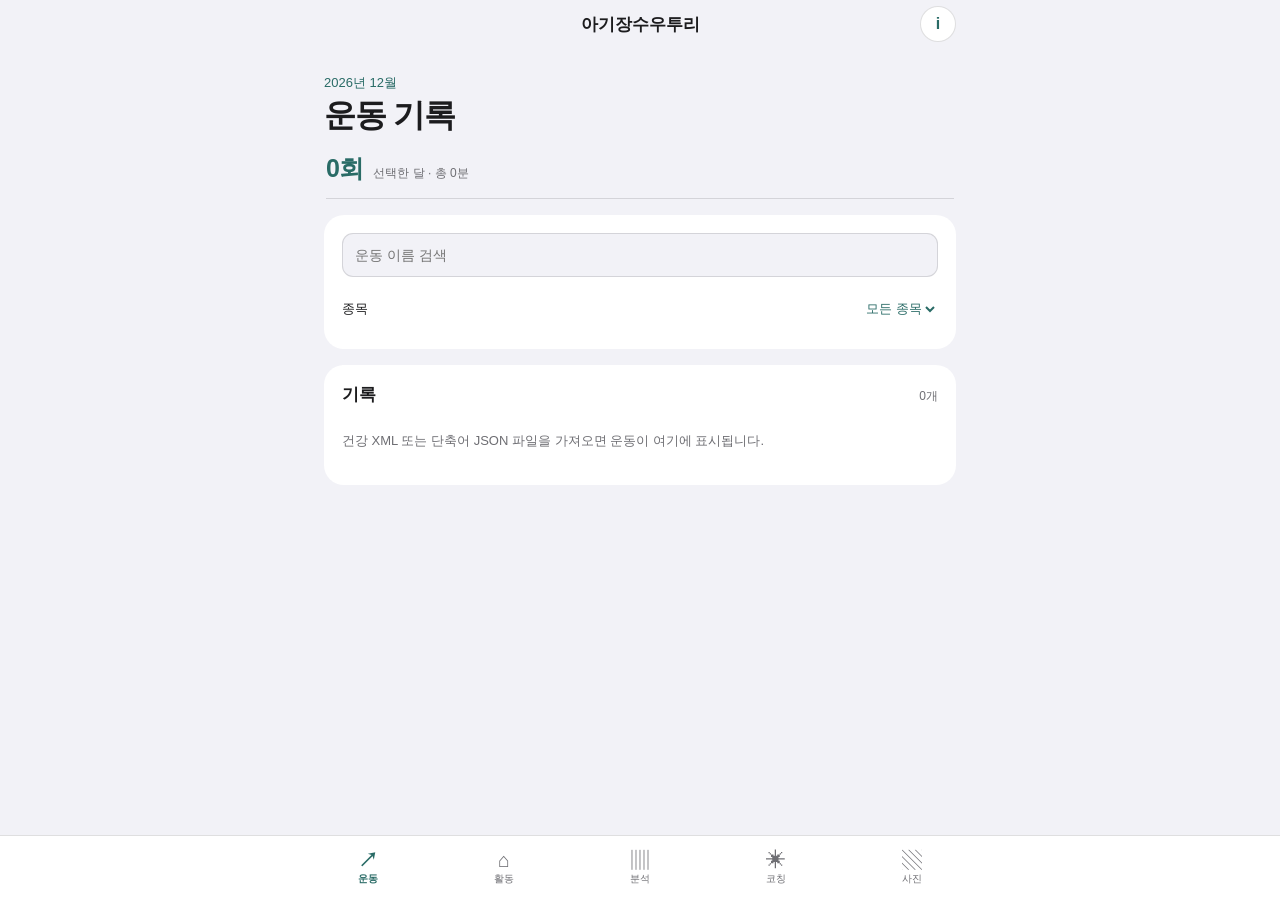
==== index.html @ b505365d "Add local health web app with route maps, charts, stamps and replay" ====
<!doctype html>
<html lang="ko">
<head>
  <meta charset="utf-8">
  <meta name="viewport" content="width=device-width,initial-scale=1,viewport-fit=cover">
  <meta name="theme-color" content="#f2f2f7">
  <meta name="description" content="건강 기록과 운동 경로를 기기 안에서 살펴보는 개인 활동 기록장">
  <meta http-equiv="Content-Security-Policy" content="default-src 'self' data: blob:; img-src 'self' data: blob: https://*.pstatic.net https://*.naver.com https://tile.openstreetmap.org; style-src 'self' 'unsafe-inline'; script-src 'self' https://oapi.map.naver.com https://*.pstatic.net; connect-src 'self' https://*.naver.com https://*.pstatic.net; object-src 'none'; base-uri 'none'; form-action 'none'">
  <link rel="icon" href="./icon.svg" type="image/svg+xml">
  <link rel="manifest" href="./manifest.webmanifest">
  <link rel="stylesheet" href="./vendor/leaflet/leaflet.css">
  <link rel="stylesheet" href="./styles.css?v=13">
  <title>아기장수우투리</title>
</head>
<body>
  <main class="app-shell">
    <header class="topbar">
      <span class="nav-spacer" aria-hidden="true"></span>
      <strong class="nav-title">아기장수우투리</strong>
      <button class="icon-button" id="privacy-button" type="button" aria-label="개인정보 저장 안내">i</button>
    </header>

    <section id="activity-view" class="view" aria-labelledby="activity-title" hidden>
      <div class="page-heading">
        <p class="eyebrow" id="today-label">오늘</p>
        <h1 id="activity-title">오늘의 움직임</h1>
      </div>
      <section class="native-card" aria-labelledby="daily-heading">
        <div class="section-heading"><h2 id="daily-heading">일상 활동</h2><span class="section-aside">오늘</span></div>
        <div class="daily-metrics" id="daily-metrics"></div>
      </section>
      <section class="native-card week-summary" aria-label="이번 주 운동 요약">
        <span class="week-symbol" aria-hidden="true">↗</span>
        <strong>이번 주 운동</strong>
        <span class="week-total" id="week-summary">기록 0회 · 0분</span>
      </section>
      <section class="native-card" aria-labelledby="steps-heading">
        <div class="section-heading"><h2 id="steps-heading">걸음 수 추이</h2><span class="section-aside">최근 7일</span></div>
        <div class="steps-chart" id="steps-chart" aria-label="최근 7일 걸음 수"></div>
        <div class="chart-legend" id="step-average">기록 대기 중</div>
      </section>
      <section class="native-card workouts-section" aria-labelledby="workouts-heading">
        <div class="section-heading"><h2 id="workouts-heading">최근 운동</h2><span class="section-aside" id="workout-count">0개</span></div>
        <div class="workout-list" id="workout-list"></div>
      </section>
      <section class="native-card import-section" aria-labelledby="import-heading">
        <div class="section-heading"><h2 id="import-heading">건강 데이터 가져오기</h2></div>
        <p class="import-description">Apple 건강 ZIP · XML · 단축어 JSON · GPX</p>
        <button class="button button-primary" id="import-button" type="button">건강 XML·ZIP 자동 반영</button>
        <input id="health-files" type="file" accept=".zip,.json,.xml,.gpx,application/zip,application/json,application/xml,text/xml" multiple hidden>
        <p class="file-note" id="import-status" role="status">파일은 브라우저 안에서만 읽고 저장합니다.</p>
        <p class="import-help">건강 앱에서 받은 XML 또는 내보내기 ZIP을 한 번 선택하면 운동·활동 값을 읽어 이 기기에 저장합니다. ZIP 안의 GPX 경로도 찾아 해당 운동에 연결합니다. 파일 내용은 서버로 보내지 않습니다.</p>
      </section>
      <footer class="local-tools">
        <button class="text-button" id="export-button" type="button">내 데이터 JSON으로 내보내기</button>
        <button class="text-button text-danger" id="clear-button" type="button">이 기기의 기록 지우기</button>
      </footer>
    </section>

    <section id="workouts-view" class="view" aria-labelledby="workouts-page-title">
      <div class="page-heading"><p class="eyebrow" id="workout-month-label">운동 일지</p><h1 id="workouts-page-title">운동 기록</h1></div>
      <section class="workout-month-summary" aria-label="이번 달 운동 요약"><strong id="workout-month-count">0회</strong><span id="workout-month-duration">이번 달 운동 기록</span></section>
      <section class="native-card workout-filters">
        <label class="search-control"><span class="visually-hidden">운동 이름 검색</span><input id="workout-search" type="search" placeholder="운동 이름 검색"></label>
        <label class="filter-control"><span>종목</span><select id="workout-type-filter"><option value="">모든 종목</option></select></label>
      </section>
      <section class="native-card"><div class="section-heading"><h2>기록</h2><span class="section-aside" id="workout-total-count">0개</span></div><div class="workout-list" id="workout-full-list"></div></section>
    </section>

    <section id="analysis-view" class="view" aria-labelledby="analysis-title" hidden>
      <div class="page-heading"><p class="eyebrow">활동과 훈련</p><h1 id="analysis-title">활동 분석</h1></div>
      <section class="native-card">
        <div class="segmented" id="analysis-period" role="group" aria-label="분석 기간">
          <button type="button" data-days="7" class="selected">7일</button><button type="button" data-days="30">30일</button><button type="button" data-days="90">90일</button>
        </div>
        <div class="analysis-metrics" id="analysis-metrics"></div>
      </section>
      <section class="native-card activity-calendar" aria-labelledby="activity-calendar-title">
        <div class="section-heading"><h2 id="activity-calendar-title">월간 운동</h2></div>
        <div class="calendar-month-control"><button class="icon-button" id="calendar-previous" type="button" aria-label="이전 달">‹</button><strong id="calendar-month-title"></strong><button class="icon-button" id="calendar-next" type="button" aria-label="다음 달">›</button></div>
        <div class="calendar-month-summary"><strong id="calendar-month-count">0회</strong><span id="calendar-month-duration">운동 기록 없음</span></div>
        <div class="segmented calendar-mode" id="calendar-mode" role="group" aria-label="운동 달력 보기"><button type="button" data-calendar-mode="month" class="selected" aria-pressed="true">월간</button><button type="button" data-calendar-mode="heatmap" aria-pressed="false">최근 16주</button></div>
        <div id="month-calendar-panel">
          <div class="month-weekdays" aria-hidden="true"><span>월</span><span>화</span><span>수</span><span>목</span><span>금</span><span>토</span><span>일</span></div>
          <div id="month-calendar" class="month-calendar" role="grid" aria-label="월간 운동 기록"></div>
        </div>
        <div id="heatmap-panel" hidden>
          <div id="heatmap-months" class="heatmap-months" aria-hidden="true"></div>
          <div class="heatmap-layout"><div class="heatmap-weekdays" aria-hidden="true"><span>월</span><span>화</span><span>수</span><span>목</span><span>금</span><span>토</span><span>일</span></div><div id="activity-heatmap" class="activity-heatmap" role="grid" aria-label="최근 16주 운동 기록 달력"></div></div>
          <div class="heatmap-legend"><span>적음</span><i data-level="0"></i><i data-level="1"></i><i data-level="2"></i><i data-level="3"></i><i data-level="4"></i><span>많음</span></div>
        </div>
        <div id="calendar-day-records" class="calendar-day-records" aria-live="polite"></div>
      </section>
      <section class="native-card"><div class="section-heading"><h2>운동 종류</h2></div><div id="activity-types" class="analysis-list"></div></section>
      <section class="native-card"><div class="section-heading"><h2>종목별 개인 기록</h2></div><div id="personal-records" class="analysis-list"></div></section>
      <section class="native-card"><div class="section-heading"><h2>심박 구간과 훈련 부하</h2></div>
        <label class="filter-control"><span>개인 최대 심박수</span><span class="number-entry"><input id="max-heart-rate" type="number" min="80" max="240" placeholder="선택"> bpm</span></label>
        <div id="heart-rate-load" class="analysis-list"></div>
        <p class="subnote">심박 표본이 없는 운동은 부하 계산에서 제외합니다. 최대 심박수를 직접 입력해야 구간을 계산합니다.</p>
      </section>
    </section>

    <section id="coach-view" class="view" aria-labelledby="coach-title" hidden>
      <div class="page-heading"><p class="eyebrow">개인 활동 코칭</p><h1 id="coach-title">활동 코칭</h1></div>
      <section class="native-card">
        <div class="segmented" id="coach-period" role="group" aria-label="코칭 기간">
          <button type="button" data-period="daily" class="selected">오늘</button><button type="button" data-period="weekly">이번 주</button><button type="button" data-period="monthly">이번 달</button>
        </div>
        <label class="filter-control"><span>하루 걸음 목표 <small>(선택)</small></span><span class="number-entry"><input id="step-goal" type="number" min="1" placeholder="설정 안 함"> 보</span></label>
        <p class="subnote">이 웹앱은 Apple Intelligence 모델을 실행하지 않습니다. 기록을 서버로 보내지 않고, 기기 안의 규칙으로 비교해 코칭합니다.</p>
        <button class="button button-primary full-button" id="generate-coach" type="button">내 기록 분석하기</button>
      </section>
      <section class="native-card coach-report" id="coach-report"><div class="section-heading"><h2>기간 요약</h2><span class="section-aside">기기 내 규칙 분석</span></div><p class="coach-summary" id="coach-summary">건강 기록을 가져온 뒤 분석할 수 있습니다.</p><div id="coach-findings"></div><div class="coach-next" id="coach-next"></div><div id="coach-evidence" class="evidence-list"></div></section>
      <section class="native-card"><div class="section-heading"><h2>저장된 코칭</h2><span class="section-aside">이 기기</span></div><div id="coach-history" class="analysis-list"></div></section>
    </section>

    <section id="photo-view" class="view" aria-labelledby="photo-title" hidden>
      <div class="page-heading photo-heading">
        <p class="eyebrow">운동 기록</p>
        <h1 id="photo-title">사진 경로</h1>
        <p class="intro">사진 위에 운동 경로와 거리·페이스·시간을 표시합니다.</p>
      </div>
      <section class="native-card photo-controls">
        <label class="file-control"><span>사진 선택</span><input id="photo-file" type="file" accept="image/*"></label>
        <label class="file-control"><span>경로가 있는 운동</span><select id="route-select"><option value="">운동 기록 가져오기</option></select></label>
        <div class="editor-options" id="editor-options" hidden>
          <fieldset class="stamp-layouts"><legend>스탬프 배치</legend><div id="stamp-layout-options" class="stamp-layout-options" role="group" aria-label="스탬프 배치 선택"></div></fieldset>
          <label class="stamp-size-control">크기 <input id="stamp-size" type="range" min="50" max="180" value="100"><output id="stamp-size-value" for="stamp-size">100%</output></label>
          <label class="stamp-transparent"><input id="stamp-transparent" type="checkbox"> 배경 없이</label>
          <label>경로 색 <input id="route-color" type="color" value="#42d486" aria-label="경로 선 색상"></label>
          <button class="button button-primary" id="save-image" type="button">사진으로 저장</button>
        </div>
      </section>
      <div class="photo-stage" id="photo-stage" hidden><canvas id="photo-canvas" aria-label="경로 스탬프 미리보기"></canvas><p class="drag-hint">스탬프를 누른 채 원하는 곳으로 옮기세요</p></div>
      <div class="photo-empty" id="photo-empty"><strong>사진과 운동 경로를 선택하면<br>합성 결과를 미리 볼 수 있어요.</strong><p>원본은 그대로 두고, 저장 이미지에만 경로를 합성합니다.</p></div>
      <section class="native-card gpx-help"><strong>운동 경로가 보이지 않나요?</strong><p>Apple 건강 내보내기 ZIP을 Files 앱에서 풀고 `workout-routes` 폴더의 GPX 파일과 `export.xml`을 함께 가져오세요. XML에는 운동 기록이, GPX에는 경로 좌표가 들어 있습니다.</p></section>
    </section>

    <nav class="tabs" aria-label="주요 화면">
      <button class="tab is-active" data-view="workouts" type="button"><span aria-hidden="true">↗</span>운동</button>
      <button class="tab" data-view="activity" type="button"><span aria-hidden="true">⌂</span>활동</button>
      <button class="tab" data-view="analysis" type="button"><span aria-hidden="true">▥</span>분석</button>
      <button class="tab" data-view="coach" type="button"><span aria-hidden="true">✳</span>코칭</button>
      <button class="tab" data-view="photo" type="button"><span aria-hidden="true">▧</span>사진</button>
    </nav>
    <dialog id="workout-dialog"><div class="dialog-inner workout-detail-inner"><button class="detail-close" id="close-workout-dialog" type="button" aria-label="운동 상세 닫기">닫기</button><p class="eyebrow" id="detail-date"></p><h2 id="detail-title">운동 상세</h2><div id="detail-highlights" class="detail-highlights"></div><section id="detail-route-section" class="detail-route-section" hidden aria-labelledby="detail-route-title"><div class="detail-route-heading"><strong id="detail-route-title">경로</strong><span>지도와 거리 그래프 연결</span></div><div id="detail-route-map" class="detail-route-map"></div><div id="detail-combined-chart" class="detail-combined-chart"></div><p class="detail-route-note" id="detail-route-note"></p></section><p id="detail-metric-note" class="detail-route-note" hidden></p><section class="detail-data-section"><h3>심박</h3><div id="detail-heart-rate" class="analysis-list"></div></section><section class="detail-data-section" id="detail-route-analysis" hidden><h3>GPS 구간 분석</h3><div id="detail-route-analysis-metrics" class="analysis-list"></div><div id="detail-route-quality" class="subnote"></div><div id="detail-splits" class="split-table" role="table" aria-label="1km 운동 구간"></div></section><div id="detail-metrics" class="detail-metrics"></div><button class="button button-primary" id="close-workout-dialog-bottom" type="button">닫기</button></div></dialog>
    <div class="toast" id="toast" role="status" aria-live="polite"></div>
  </main>
  <dialog id="privacy-dialog"><div class="dialog-inner"><p class="eyebrow">기기 내 저장</p><h2>내 기록은 이 브라우저 안에</h2><p>건강 XML, GPX, 단축어 JSON과 사진은 브라우저 안에서 읽고 저장합니다. 기본 OpenStreetMap 지도는 표시 지역과 IP를 지도 서버에 전달합니다. 건강 데이터와 GPX 원본은 업로드하지 않습니다.</p><label class="map-key-label" for="naver-map-key">네이버 지도 클라이언트 ID</label><input id="naver-map-key" class="map-key-input" type="text" autocomplete="off" placeholder="ncpKeyId"><p class="map-key-help">키는 이 기기의 브라우저에만 저장합니다. <a href="https://navermaps.github.io/maps.js.ncp/docs/tutorial-2-Getting-Started.html" target="_blank" rel="noreferrer">클라이언트 ID 발급 안내</a>에서 웹 서비스 URL을 등록해야 합니다.</p><button class="button button-primary" id="save-map-key" type="button">지도 설정 저장</button><button class="button" id="close-dialog" type="button">닫기</button></div></dialog>
  <script type="module" src="./app.mjs?v=20"></script>
</body>
</html>
---- vendor/leaflet/leaflet.css ----
/* required styles */

.leaflet-pane,
.leaflet-tile,
.leaflet-marker-icon,
.leaflet-marker-shadow,
.leaflet-tile-container,
.leaflet-pane > svg,
.leaflet-pane > canvas,
.leaflet-zoom-box,
.leaflet-image-layer,
.leaflet-layer {
	position: absolute;
	left: 0;
	top: 0;
	}
.leaflet-container {
	overflow: hidden;
	}
.leaflet-tile,
.leaflet-marker-icon,
.leaflet-marker-shadow {
	-webkit-user-select: none;
	   -moz-user-select: none;
	        user-select: none;
	  -webkit-user-drag: none;
	}
/* Prevents IE11 from highlighting tiles in blue */
.leaflet-tile::selection {
	background: transparent;
}
/* Safari renders non-retina tile on retina better with this, but Chrome is worse */
.leaflet-safari .leaflet-tile {
	image-rendering: -webkit-optimize-contrast;
	}
/* hack that prevents hw layers "stretching" when loading new tiles */
.leaflet-safari .leaflet-tile-container {
	width: 1600px;
	height: 1600px;
	-webkit-transform-origin: 0 0;
	}
.leaflet-marker-icon,
.leaflet-marker-shadow {
	display: block;
	}
/* .leaflet-container svg: reset svg max-width decleration shipped in Joomla! (joomla.org) 3.x */
/* .leaflet-container img: map is broken in FF if you have max-width: 100% on tiles */
.leaflet-container .leaflet-overlay-pane svg {
	max-width: none !important;
	max-height: none !important;
	}
.leaflet-container .leaflet-marker-pane img,
.leaflet-container .leaflet-shadow-pane img,
.leaflet-container .leaflet-tile-pane img,
.leaflet-container img.leaflet-image-layer,
.leaflet-container .leaflet-tile {
	max-width: none !important;
	max-height: none !important;
	width: auto;
	padding: 0;
	}

.leaflet-container img.leaflet-tile {
	/* See: https://bugs.chromium.org/p/chromium/issues/detail?id=600120 */
	mix-blend-mode: plus-lighter;
}

.leaflet-container.leaflet-touch-zoom {
	-ms-touch-action: pan-x pan-y;
	touch-action: pan-x pan-y;
	}
.leaflet-container.leaflet-touch-drag {
	-ms-touch-action: pinch-zoom;
	/* Fallback for FF which doesn't support pinch-zoom */
	touch-action: none;
	touch-action: pinch-zoom;
}
.leaflet-container.leaflet-touch-drag.leaflet-touch-zoom {
	-ms-touch-action: none;
	touch-action: none;
}
.leaflet-container {
	-webkit-tap-highlight-color: transparent;
}
.leaflet-container a {
	-webkit-tap-highlight-color: rgba(51, 181, 229, 0.4);
}
.leaflet-tile {
	filter: inherit;
	visibility: hidden;
	}
.leaflet-tile-loaded {
	visibility: inherit;
	}
.leaflet-zoom-box {
	width: 0;
	height: 0;
	-moz-box-sizing: border-box;
	     box-sizing: border-box;
	z-index: 800;
	}
/* workaround for https://bugzilla.mozilla.org/show_bug.cgi?id=888319 */
.leaflet-overlay-pane svg {
	-moz-user-select: none;
	}

.leaflet-pane         { z-index: 400; }

.leaflet-tile-pane    { z-index: 200; }
.leaflet-overlay-pane { z-index: 400; }
.leaflet-shadow-pane  { z-index: 500; }
.leaflet-marker-pane  { z-index: 600; }
.leaflet-tooltip-pane   { z-index: 650; }
.leaflet-popup-pane   { z-index: 700; }

.leaflet-map-pane canvas { z-index: 100; }
.leaflet-map-pane svg    { z-index: 200; }

.leaflet-vml-shape {
	width: 1px;
	height: 1px;
	}
.lvml {
	behavior: url(#default#VML);
	display: inline-block;
	position: absolute;
	}


/* control positioning */

.leaflet-control {
	position: relative;
	z-index: 800;
	pointer-events: visiblePainted; /* IE 9-10 doesn't have auto */
	pointer-events: auto;
	}
.leaflet-top,
.leaflet-bottom {
	position: absolute;
	z-index: 1000;
	pointer-events: none;
	}
.leaflet-top {
	top: 0;
	}
.leaflet-right {
	right: 0;
	}
.leaflet-bottom {
	bottom: 0;
	}
.leaflet-left {
	left: 0;
	}
.leaflet-control {
	float: left;
	clear: both;
	}
.leaflet-right .leaflet-control {
	float: right;
	}
.leaflet-top .leaflet-control {
	margin-top: 10px;
	}
.leaflet-bottom .leaflet-control {
	margin-bottom: 10px;
	}
.leaflet-left .leaflet-control {
	margin-left: 10px;
	}
.leaflet-right .leaflet-control {
	margin-right: 10px;
	}


/* zoom and fade animations */

.leaflet-fade-anim .leaflet-popup {
	opacity: 0;
	-webkit-transition: opacity 0.2s linear;
	   -moz-transition: opacity 0.2s linear;
	        transition: opacity 0.2s linear;
	}
.leaflet-fade-anim .leaflet-map-pane .leaflet-popup {
	opacity: 1;
	}
.leaflet-zoom-animated {
	-webkit-transform-origin: 0 0;
	    -ms-transform-origin: 0 0;
	        transform-origin: 0 0;
	}
svg.leaflet-zoom-animated {
	will-change: transform;
}

.leaflet-zoom-anim .leaflet-zoom-animated {
	-webkit-transition: -webkit-transform 0.25s cubic-bezier(0,0,0.25,1);
	   -moz-transition:    -moz-transform 0.25s cubic-bezier(0,0,0.25,1);
	        transition:         transform 0.25s cubic-bezier(0,0,0.25,1);
	}
.leaflet-zoom-anim .leaflet-tile,
.leaflet-pan-anim .leaflet-tile {
	-webkit-transition: none;
	   -moz-transition: none;
	        transition: none;
	}

.leaflet-zoom-anim .leaflet-zoom-hide {
	visibility: hidden;
	}


/* cursors */

.leaflet-interactive {
	cursor: pointer;
	}
.leaflet-grab {
	cursor: -webkit-grab;
	cursor:    -moz-grab;
	cursor:         grab;
	}
.leaflet-crosshair,
.leaflet-crosshair .leaflet-interactive {
	cursor: crosshair;
	}
.leaflet-popup-pane,
.leaflet-control {
	cursor: auto;
	}
.leaflet-dragging .leaflet-grab,
.leaflet-dragging .leaflet-grab .leaflet-interactive,
.leaflet-dragging .leaflet-marker-draggable {
	cursor: move;
	cursor: -webkit-grabbing;
	cursor:    -moz-grabbing;
	cursor:         grabbing;
	}

/* marker & overlays interactivity */
.leaflet-marker-icon,
.leaflet-marker-shadow,
.leaflet-image-layer,
.leaflet-pane > svg path,
.leaflet-tile-container {
	pointer-events: none;
	}

.leaflet-marker-icon.leaflet-interactive,
.leaflet-image-layer.leaflet-interactive,
.leaflet-pane > svg path.leaflet-interactive,
svg.leaflet-image-layer.leaflet-interactive path {
	pointer-events: visiblePainted; /* IE 9-10 doesn't have auto */
	pointer-events: auto;
	}

/* visual tweaks */

.leaflet-container {
	background: #ddd;
	outline-offset: 1px;
	}
.leaflet-container a {
	color: #0078A8;
	}
.leaflet-zoom-box {
	border: 2px dotted #38f;
	background: rgba(255,255,255,0.5);
	}


/* general typography */
.leaflet-container {
	font-family: "Helvetica Neue", Arial, Helvetica, sans-serif;
	font-size: 12px;
	font-size: 0.75rem;
	line-height: 1.5;
	}


/* general toolbar styles */

.leaflet-bar {
	box-shadow: 0 1px 5px rgba(0,0,0,0.65);
	border-radius: 4px;
	}
.leaflet-bar a {
	background-color: #fff;
	border-bottom: 1px solid #ccc;
	width: 26px;
	height: 26px;
	line-height: 26px;
	display: block;
	text-align: center;
	text-decoration: none;
	color: black;
	}
.leaflet-bar a,
.leaflet-control-layers-toggle {
	background-position: 50% 50%;
	background-repeat: no-repeat;
	display: block;
	}
.leaflet-bar a:hover,
.leaflet-bar a:focus {
	background-color: #f4f4f4;
	}
.leaflet-bar a:first-child {
	border-top-left-radius: 4px;
	border-top-right-radius: 4px;
	}
.leaflet-bar a:last-child {
	border-bottom-left-radius: 4px;
	border-bottom-right-radius: 4px;
	border-bottom: none;
	}
.leaflet-bar a.leaflet-disabled {
	cursor: default;
	background-color: #f4f4f4;
	color: #bbb;
	}

.leaflet-touch .leaflet-bar a {
	width: 30px;
	height: 30px;
	line-height: 30px;
	}
.leaflet-touch .leaflet-bar a:first-child {
	border-top-left-radius: 2px;
	border-top-right-radius: 2px;
	}
.leaflet-touch .leaflet-bar a:last-child {
	border-bottom-left-radius: 2px;
	border-bottom-right-radius: 2px;
	}

/* zoom control */

.leaflet-control-zoom-in,
.leaflet-control-zoom-out {
	font: bold 18px 'Lucida Console', Monaco, monospace;
	text-indent: 1px;
	}

.leaflet-touch .leaflet-control-zoom-in, .leaflet-touch .leaflet-control-zoom-out  {
	font-size: 22px;
	}


/* layers control */

.leaflet-control-layers {
	box-shadow: 0 1px 5px rgba(0,0,0,0.4);
	background: #fff;
	border-radius: 5px;
	}
.leaflet-control-layers-toggle {
	background-image: url(images/layers.png);
	width: 36px;
	height: 36px;
	}
.leaflet-retina .leaflet-control-layers-toggle {
	background-image: url(images/layers-2x.png);
	background-size: 26px 26px;
	}
.leaflet-touch .leaflet-control-layers-toggle {
	width: 44px;
	height: 44px;
	}
.leaflet-control-layers .leaflet-control-layers-list,
.leaflet-control-layers-expanded .leaflet-control-layers-toggle {
	display: none;
	}
.leaflet-control-layers-expanded .leaflet-control-layers-list {
	display: block;
	position: relative;
	}
.leaflet-control-layers-expanded {
	padding: 6px 10px 6px 6px;
	color: #333;
	background: #fff;
	}
.leaflet-control-layers-scrollbar {
	overflow-y: scroll;
	overflow-x: hidden;
	padding-right: 5px;
	}
.leaflet-control-layers-selector {
	margin-top: 2px;
	position: relative;
	top: 1px;
	}
.leaflet-control-layers label {
	display: block;
	font-size: 13px;
	font-size: 1.08333em;
	}
.leaflet-control-layers-separator {
	height: 0;
	border-top: 1px solid #ddd;
	margin: 5px -10px 5px -6px;
	}

/* Default icon URLs */
.leaflet-default-icon-path { /* used only in path-guessing heuristic, see L.Icon.Default */
	background-image: url(images/marker-icon.png);
	}


/* attribution and scale controls */

.leaflet-container .leaflet-control-attribution {
	background: #fff;
	background: rgba(255, 255, 255, 0.8);
	margin: 0;
	}
.leaflet-control-attribution,
.leaflet-control-scale-line {
	padding: 0 5px;
	color: #333;
	line-height: 1.4;
	}
.leaflet-control-attribution a {
	text-decoration: none;
	}
.leaflet-control-attribution a:hover,
.leaflet-control-attribution a:focus {
	text-decoration: underline;
	}
.leaflet-attribution-flag {
	display: inline !important;
	vertical-align: baseline !important;
	width: 1em;
	height: 0.6669em;
	}
.leaflet-left .leaflet-control-scale {
	margin-left: 5px;
	}
.leaflet-bottom .leaflet-control-scale {
	margin-bottom: 5px;
	}
.leaflet-control-scale-line {
	border: 2px solid #777;
	border-top: none;
	line-height: 1.1;
	padding: 2px 5px 1px;
	white-space: nowrap;
	-moz-box-sizing: border-box;
	     box-sizing: border-box;
	background: rgba(255, 255, 255, 0.8);
	text-shadow: 1px 1px #fff;
	}
.leaflet-control-scale-line:not(:first-child) {
	border-top: 2px solid #777;
	border-bottom: none;
	margin-top: -2px;
	}
.leaflet-control-scale-line:not(:first-child):not(:last-child) {
	border-bottom: 2px solid #777;
	}

.leaflet-touch .leaflet-control-attribution,
.leaflet-touch .leaflet-control-layers,
.leaflet-touch .leaflet-bar {
	box-shadow: none;
	}
.leaflet-touch .leaflet-control-layers,
.leaflet-touch .leaflet-bar {
	border: 2px solid rgba(0,0,0,0.2);
	background-clip: padding-box;
	}


/* popup */

.leaflet-popup {
	position: absolute;
	text-align: center;
	margin-bottom: 20px;
	}
.leaflet-popup-content-wrapper {
	padding: 1px;
	text-align: left;
	border-radius: 12px;
	}
.leaflet-popup-content {
	margin: 13px 24px 13px 20px;
	line-height: 1.3;
	font-size: 13px;
	font-size: 1.08333em;
	min-height: 1px;
	}
.leaflet-popup-content p {
	margin: 17px 0;
	margin: 1.3em 0;
	}
.leaflet-popup-tip-container {
	width: 40px;
	height: 20px;
	position: absolute;
	left: 50%;
	margin-top: -1px;
	margin-left: -20px;
	overflow: hidden;
	pointer-events: none;
	}
.leaflet-popup-tip {
	width: 17px;
	height: 17px;
	padding: 1px;

	margin: -10px auto 0;
	pointer-events: auto;

	-webkit-transform: rotate(45deg);
	   -moz-transform: rotate(45deg);
	    -ms-transform: rotate(45deg);
	        transform: rotate(45deg);
	}
.leaflet-popup-content-wrapper,
.leaflet-popup-tip {
	background: white;
	color: #333;
	box-shadow: 0 3px 14px rgba(0,0,0,0.4);
	}
.leaflet-container a.leaflet-popup-close-button {
	position: absolute;
	top: 0;
	right: 0;
	border: none;
	text-align: center;
	width: 24px;
	height: 24px;
	font: 16px/24px Tahoma, Verdana, sans-serif;
	color: #757575;
	text-decoration: none;
	background: transparent;
	}
.leaflet-container a.leaflet-popup-close-button:hover,
.leaflet-container a.leaflet-popup-close-button:focus {
	color: #585858;
	}
.leaflet-popup-scrolled {
	overflow: auto;
	}

.leaflet-oldie .leaflet-popup-content-wrapper {
	-ms-zoom: 1;
	}
.leaflet-oldie .leaflet-popup-tip {
	width: 24px;
	margin: 0 auto;

	-ms-filter: "progid:DXImageTransform.Microsoft.Matrix(M11=0.70710678, M12=0.70710678, M21=-0.70710678, M22=0.70710678)";
	filter: progid:DXImageTransform.Microsoft.Matrix(M11=0.70710678, M12=0.70710678, M21=-0.70710678, M22=0.70710678);
	}

.leaflet-oldie .leaflet-control-zoom,
.leaflet-oldie .leaflet-control-layers,
.leaflet-oldie .leaflet-popup-content-wrapper,
.leaflet-oldie .leaflet-popup-tip {
	border: 1px solid #999;
	}


/* div icon */

.leaflet-div-icon {
	background: #fff;
	border: 1px solid #666;
	}


/* Tooltip */
/* Base styles for the element that has a tooltip */
.leaflet-tooltip {
	position: absolute;
	padding: 6px;
	background-color: #fff;
	border: 1px solid #fff;
	border-radius: 3px;
	color: #222;
	white-space: nowrap;
	-webkit-user-select: none;
	-moz-user-select: none;
	-ms-user-select: none;
	user-select: none;
	pointer-events: none;
	box-shadow: 0 1px 3px rgba(0,0,0,0.4);
	}
.leaflet-tooltip.leaflet-interactive {
	cursor: pointer;
	pointer-events: auto;
	}
.leaflet-tooltip-top:before,
.leaflet-tooltip-bottom:before,
.leaflet-tooltip-left:before,
.leaflet-tooltip-right:before {
	position: absolute;
	pointer-events: none;
	border: 6px solid transparent;
	background: transparent;
	content: "";
	}

/* Directions */

.leaflet-tooltip-bottom {
	margin-top: 6px;
}
.leaflet-tooltip-top {
	margin-top: -6px;
}
.leaflet-tooltip-bottom:before,
.leaflet-tooltip-top:before {
	left: 50%;
	margin-left: -6px;
	}
.leaflet-tooltip-top:before {
	bottom: 0;
	margin-bottom: -12px;
	border-top-color: #fff;
	}
.leaflet-tooltip-bottom:before {
	top: 0;
	margin-top: -12px;
	margin-left: -6px;
	border-bottom-color: #fff;
	}
.leaflet-tooltip-left {
	margin-left: -6px;
}
.leaflet-tooltip-right {
	margin-left: 6px;
}
.leaflet-tooltip-left:before,
.leaflet-tooltip-right:before {
	top: 50%;
	margin-top: -6px;
	}
.leaflet-tooltip-left:before {
	right: 0;
	margin-right: -12px;
	border-left-color: #fff;
	}
.leaflet-tooltip-right:before {
	left: 0;
	margin-left: -12px;
	border-right-color: #fff;
	}

/* Printing */

@media print {
	/* Prevent printers from removing background-images of controls. */
	.leaflet-control {
		-webkit-print-color-adjust: exact;
		print-color-adjust: exact;
		}
	}
---- styles.css ----
:root {
  color-scheme: light dark;
  --grouped: #f2f2f7;
  --surface: #ffffff;
  --ink: #1c1c1e;
  --muted: #6e6e73;
  --line: rgba(60, 60, 67, .16);
  --teal: #296b66;
  --teal-soft: rgba(41, 107, 102, .12);
  --rust: #a64e35;
  --sans: -apple-system, BlinkMacSystemFont, "SF Pro Text", "Segoe UI", sans-serif;
}
* { box-sizing: border-box; }
body { margin: 0; background: var(--grouped); color: var(--ink); font-family: var(--sans); -webkit-font-smoothing: antialiased; }
.app-shell { max-width: 680px; min-height: 100svh; margin: 0 auto; padding: env(safe-area-inset-top) 18px calc(95px + env(safe-area-inset-bottom)); }
.topbar { position: relative; display: flex; align-items: center; justify-content: space-between; height: 48px; }
.nav-spacer, .icon-button { width: 44px; }
.nav-title { position: absolute; left: 50%; transform: translateX(-50%); font-size: 17px; font-weight: 650; white-space: nowrap; }
.icon-button { width: 36px; height: 36px; border: 1px solid var(--line); border-radius: 50%; background: var(--surface); color: var(--teal); font: 600 16px var(--sans); }
.page-heading { padding: 20px 0 18px; }
.eyebrow { margin: 0 0 5px; color: var(--teal); font-size: 13px; font-weight: 500; letter-spacing: 0; }
.page-heading h1 { margin: 0; font-size: 32px; line-height: 1.15; letter-spacing: -.04em; font-weight: 700; }
.intro { margin: 7px 0 0; color: var(--muted); font-size: 14px; line-height: 1.5; }
.native-card { margin-bottom: 16px; padding: 18px; border-radius: 20px; background: var(--surface); }
.section-heading { display: flex; align-items: baseline; justify-content: space-between; gap: 12px; margin-bottom: 16px; }
.section-heading h2 { margin: 0; font-size: 17px; font-weight: 650; letter-spacing: -.02em; }
.section-aside { color: var(--muted); font-size: 12px; white-space: nowrap; }
.daily-metrics { display: grid; grid-template-columns: 1fr 1fr; gap: 19px 14px; }
.metric-value { min-width: 0; }
.metric-label { display: block; margin-bottom: 6px; color: var(--muted); font-size: 12px; }
.metric-number { display: flex; align-items: baseline; gap: 5px; font-size: 23px; font-weight: 650; font-variant-numeric: tabular-nums; letter-spacing: -.03em; }
.metric-number small { color: var(--muted); font-size: 12px; font-weight: 450; letter-spacing: 0; }
.week-summary { display: flex; align-items: center; gap: 10px; min-height: 58px; }
.week-symbol { color: var(--teal); font-size: 19px; }
.week-summary strong { font-size: 15px; }
.week-total { margin-left: auto; font-size: 13px; font-weight: 600; font-variant-numeric: tabular-nums; }
.steps-chart { display: grid; grid-template-columns: repeat(7, 1fr); align-items: end; gap: 10px; height: 137px; padding-top: 5px; }
.step-day { display: flex; min-width: 0; height: 100%; flex-direction: column; align-items: center; justify-content: end; gap: 7px; }
.step-value { min-height: 12px; color: var(--muted); font-size: 9px; white-space: nowrap; font-variant-numeric: tabular-nums; }
.step-track { display: flex; width: min(22px, 75%); height: 83px; align-items: end; border-radius: 5px; background: rgba(120,120,128,.12); }
.step-bar { width: 100%; min-height: 2px; border-radius: 5px; background: var(--teal); }
.step-bar[data-level="0"] { height: 2%; }.step-bar[data-level="1"] { height: 10%; }.step-bar[data-level="2"] { height: 20%; }.step-bar[data-level="3"] { height: 30%; }.step-bar[data-level="4"] { height: 40%; }.step-bar[data-level="5"] { height: 50%; }.step-bar[data-level="6"] { height: 60%; }.step-bar[data-level="7"] { height: 70%; }.step-bar[data-level="8"] { height: 80%; }.step-bar[data-level="9"] { height: 90%; }.step-bar[data-level="10"] { height: 100%; }
.step-day.today .step-bar { background: var(--rust); }
.step-label { color: var(--muted); font-size: 10px; }
.chart-legend { margin-top: 10px; color: var(--muted); font-size: 11px; }
.workout-list { margin-top: -3px; }
.workout-row { display: grid; grid-template-columns: 38px minmax(0,1fr) auto; gap: 10px; align-items: center; min-height: 68px; border-top: 1px solid var(--line); }
.workout-row:first-child { border-top: 0; }
.workout-icon { display: grid; width: 34px; height: 34px; place-items: center; border-radius: 50%; background: var(--teal-soft); color: var(--teal); font-size: 16px; }
.workout-main strong, .workout-main span { display: block; overflow: hidden; text-overflow: ellipsis; white-space: nowrap; }
.workout-main strong { font-size: 14px; font-weight: 600; }
.workout-main span { margin-top: 4px; color: var(--muted); font-size: 11px; }
.workout-measure { text-align: right; font-variant-numeric: tabular-nums; }
.workout-measure strong, .workout-measure span { display: block; }
.workout-measure strong { font-size: 13px; font-weight: 600; }
.workout-measure span { margin-top: 4px; color: var(--muted); font-size: 10px; }
.empty-row { padding: 12px 0 3px; color: var(--muted); font-size: 13px; line-height: 1.55; }
.import-section .section-heading { margin-bottom: 4px; }
.import-description, .import-help { color: var(--muted); font-size: 12px; line-height: 1.55; }
.import-description { margin: 0 0 13px; }
.button { min-height: 44px; padding: 0 16px; border: 0; border-radius: 12px; font: 600 14px var(--sans); cursor: pointer; }
.button-primary { color: white; background: var(--teal); }
.import-section .button { width: 100%; }
.file-note { min-height: 16px; margin: 10px 0 0; color: var(--muted); font-size: 11px; line-height: 1.45; }
.import-help { margin: 8px 0 0; }
.local-tools { display: flex; flex-wrap: wrap; justify-content: space-between; gap: 8px 12px; padding: 2px 2px 12px; }
.text-button { min-height: 44px; padding: 0; border: 0; background: transparent; color: var(--teal); font: 500 12px var(--sans); text-decoration: underline; text-underline-offset: 3px; }
.text-danger { color: var(--rust); }
.tabs { position: fixed; z-index: 4; right: 0; bottom: 0; left: 0; display: flex; justify-content: center; gap: 0; padding: 8px 12px calc(8px + env(safe-area-inset-bottom)); border-top: 1px solid var(--line); background: color-mix(in srgb, var(--surface) 94%, transparent); backdrop-filter: blur(16px); }
.tab { display: flex; width: min(240px, 50vw); min-height: 48px; flex-direction: column; align-items: center; justify-content: center; gap: 2px; border: 0; background: transparent; color: var(--muted); font: 500 10px var(--sans); }
.tab span { font-size: 20px; line-height: 20px; }
.tab.is-active { color: var(--teal); font-weight: 650; }
.photo-heading { padding-bottom: 16px; }
.photo-controls { display: grid; gap: 12px; }
.file-control { display: flex; min-height: 48px; align-items: center; justify-content: space-between; gap: 12px; border-bottom: 1px solid var(--line); font-size: 13px; font-weight: 550; }
.file-control:last-of-type { border-bottom: 0; }
.file-control input, .file-control select { max-width: 58%; color: var(--muted); font: 12px var(--sans); }
.file-control select { border: 0; background: transparent; text-align: right; }
.editor-options { display: flex; align-items: center; gap: 12px; margin-top: 4px; flex-wrap: wrap; }
.editor-options label { display: flex; align-items: center; gap: 8px; color: var(--muted); font-size: 11px; }
.editor-options input[type=range] { width: 100px; accent-color: var(--teal); }
.editor-options input[type=color] { width: 40px; height: 36px; border: 0; background: transparent; }
.photo-stage { margin: 0 0 16px; }
.photo-stage canvas { display: block; width: 100%; max-height: 72svh; object-fit: contain; border-radius: 14px; background: #d1d1d6; touch-action: none; }
.drag-hint { color: var(--muted); text-align: center; font-size: 11px; }
.photo-empty { display: grid; justify-items: center; margin-bottom: 16px; padding: 34px 16px; border: 1px dashed var(--line); border-radius: 20px; color: var(--muted); text-align: center; }
.photo-empty strong { color: var(--ink); font-size: 14px; line-height: 1.55; }
.photo-empty p { max-width: 290px; margin: 8px 0 0; font-size: 11px; line-height: 1.55; }
.gpx-help { margin-top: 0; }
.gpx-help strong { font-size: 13px; }
.gpx-help p { margin: 7px 0 0; color: var(--muted); font-size: 12px; line-height: 1.6; }
[hidden] { display: none !important; }
dialog { width: min(90vw, 420px); padding: 0; border: 1px solid var(--line); border-radius: 20px; background: var(--surface); color: var(--ink); }
dialog::backdrop { background: rgba(18,27,25,.4); }
.dialog-inner { padding: 23px; }
.dialog-inner h2 { margin: 0; font-size: 22px; }
.dialog-inner p:not(.eyebrow) { color: var(--muted); font-size: 13px; line-height: 1.65; }
.dialog-inner .button { margin-top: 7px; }
.toast { position: fixed; z-index: 5; right: 18px; bottom: calc(78px + env(safe-area-inset-bottom)); left: 18px; max-width: 520px; margin: auto; padding: 12px 15px; border-radius: 12px; background: var(--ink); color: var(--surface); font-size: 12px; opacity: 0; pointer-events: none; transform: translateY(8px); transition: opacity .2s, transform .2s; }
.toast.is-visible { opacity: 1; transform: translateY(0); }
button:focus-visible, input:focus-visible, select:focus-visible { outline: 3px solid #6b9b8b; outline-offset: 3px; }
@media (prefers-color-scheme: dark) {
  :root { --grouped: #000; --surface: #1c1c1e; --ink: #f2f2f7; --muted: #a1a1a6; --line: rgba(84,84,88,.65); --teal: #78b9ad; --teal-soft: rgba(120,185,173,.16); --rust: #e18b6f; }
}
@media (min-width: 600px) { .app-shell { padding-right: 24px; padding-left: 24px; }.page-heading { padding-top: 26px; } }
@media (prefers-reduced-motion: reduce) { *, *::before, *::after { scroll-behavior: auto !important; transition: none !important; } }
.workout-month-summary { display:flex; align-items:baseline; gap:10px; margin:0 2px 16px; padding:0 0 13px; border-bottom:1px solid var(--line); }
.workout-month-summary strong { color:var(--teal); font-size:25px; font-weight:700; font-variant-numeric:tabular-nums; letter-spacing:-.03em; }
.workout-month-summary span { color:var(--muted); font-size:12px; }
.calendar-month-control { display:flex; align-items:center; justify-content:space-between; margin:-4px 0 8px; }
.calendar-month-control .icon-button { width:44px; height:44px; border-radius:12px; background:transparent; color:var(--ink); font-size:24px; }
.calendar-month-control strong { font-size:14px; font-weight:650; }
.calendar-month-summary { display:flex; align-items:baseline; gap:9px; margin:0 0 13px; }
.calendar-month-summary strong { font-size:24px; font-variant-numeric:tabular-nums; letter-spacing:-.03em; }
.calendar-month-summary span { color:var(--muted); font-size:12px; }
.calendar-mode { margin:0 0 12px; }
.month-weekdays,.month-calendar { display:grid; grid-template-columns:repeat(7,minmax(0,1fr)); gap:4px; }
.month-weekdays { margin-bottom:5px; color:var(--muted); font-size:10px; text-align:center; }
.month-weekdays span { padding:3px 0; }
.month-calendar-day,.month-calendar-blank { min-width:0; min-height:62px; }
.month-calendar-day { display:flex; flex-direction:column; align-items:flex-start; gap:2px; padding:5px 4px; border:1px solid var(--line); border-radius:10px; background:var(--grouped); color:var(--ink); text-align:left; font:inherit; overflow:hidden; }
.month-calendar-day:disabled { opacity:.43; }
.month-calendar-day.is-today { border-color:var(--teal); box-shadow:inset 0 0 0 1px var(--teal); }
.month-calendar-day[aria-pressed="true"] { background:var(--teal-soft); }
.month-calendar-number { align-self:flex-start; font-size:11px; font-variant-numeric:tabular-nums; }
.month-calendar-count { color:var(--teal); font-size:9px; font-weight:700; line-height:1; }
.month-calendar-sport { max-width:100%; overflow:hidden; padding:1px 3px; border-radius:3px; background:var(--teal-soft); color:var(--teal); font-size:8px; line-height:1.15; text-overflow:ellipsis; white-space:nowrap; }
.month-calendar-sport[data-kind="run"] { background:#fbe8e4; color:#9d4739; }
.month-calendar-sport[data-kind="cycle"] { background:#e5edfc; color:#315b9c; }
.month-calendar-sport[data-kind="hike"] { background:#f8eadc; color:#915c25; }
.month-calendar-sport[data-kind="swim"] { background:#e0f1f3; color:#26727b; }
.month-calendar-sport[data-kind="other"] { background:#eee8f8; color:#66508e; }
.month-calendar-more { color:var(--muted); font-size:8px; line-height:1; }
.heatmap-months { display:grid; grid-template-columns:repeat(16,16px); gap:4px; min-height:16px; margin:0 0 4px 25px; }
.heatmap-months span { color:var(--muted); font-size:9px; white-space:nowrap; }
.heatmap-layout { display:flex; gap:8px; align-items:flex-start; overflow-x:auto; padding:2px 0 7px; }
.heatmap-weekdays { display:grid; grid-template-rows:repeat(7,16px); gap:4px; color:var(--muted); font-size:9px; line-height:16px; }
.activity-heatmap { display:grid; grid-auto-flow:column; grid-template-rows:repeat(7,16px); grid-auto-columns:16px; gap:4px; }
.heatmap-day { min-width:16px; min-height:16px; padding:0; border:1px solid transparent; border-radius:4px; background:#e8e7e2; }
.heatmap-day:disabled { opacity:.48; }
.heatmap-day[data-level="1"] { background:#b7d2c8; }
.heatmap-day[data-level="2"] { background:#83b6a5; }
.heatmap-day[data-level="3"] { background:#4f9582; }
.heatmap-day[data-level="4"] { background:#276c5d; }
.heatmap-day:focus-visible { outline:2px solid var(--ink); outline-offset:2px; }
.heatmap-legend { display:flex; justify-content:flex-end; align-items:center; gap:5px; color:var(--muted); font-size:9px; }
.heatmap-legend i { width:11px; height:11px; border-radius:3px; background:#e8e7e2; }
.heatmap-legend i[data-level="1"] {background:#b7d2c8}.heatmap-legend i[data-level="2"] {background:#83b6a5}.heatmap-legend i[data-level="3"] {background:#4f9582}.heatmap-legend i[data-level="4"] {background:#276c5d}
.calendar-day-records { margin-top:13px; border-top:1px solid var(--line); }
.calendar-day-records > strong { display:block; padding:11px 0 5px; font-size:12px; }
.calendar-day-records > p { margin:0 0 8px; color:var(--muted); font-size:12px; }
.calendar-workout { display:grid; width:100%; min-height:46px; grid-template-columns:54px minmax(0,1fr) auto; gap:8px; align-items:center; border:0; border-top:1px solid var(--line); background:transparent; color:var(--ink); text-align:left; font:inherit; }
.calendar-workout span,.calendar-workout small { color:var(--muted); font-size:10px; }.calendar-workout strong {font-size:12px;font-weight:600}
.workout-detail-inner { max-height:88svh; overflow-y:auto; overscroll-behavior:contain; }
.detail-close { display:block; min-width:48px; min-height:44px; margin:0 0 8px auto; border:0; background:transparent; color:var(--teal); font:600 13px var(--sans); }
.detail-highlights { display:grid; grid-template-columns:1fr 1fr; gap:0 14px; margin:16px 0 20px; border-top:1px solid var(--line); }
.detail-stat { display:flex; min-height:91px; flex-direction:column; justify-content:center; border-bottom:1px solid var(--line); }
.detail-stat span { color:var(--muted); font-size:11px; }.detail-stat strong { margin-top:5px; font-size:21px; font-weight:650; font-variant-numeric:tabular-nums; letter-spacing:-.025em; }.detail-stat small { min-height:13px; margin-top:2px; color:var(--muted); font-size:9px; }
.detail-data-section { margin:18px 0; }.detail-data-section h3 { margin:0 0 7px; font-size:14px; }
.detail-heart-chart { display:block; width:100%; height:74px; margin:4px 0 12px; overflow:visible; color:var(--rust); }
.detail-route-section { margin:15px 0 18px; }.detail-route-map { min-height:150px; }.detail-route-map > svg { height:auto; }.naver-route-canvas { width:100%; height:260px; }
.map-key-label { display:block; margin:16px 0 6px; font-size:12px; font-weight:600; }
.map-key-input { width:100%; min-height:46px; padding:0 12px; border:1px solid var(--line); border-radius:10px; background:var(--grouped); color:var(--ink); font:14px var(--sans); }
.map-key-help { font-size:11px!important; }.map-key-help a { color:var(--teal); text-underline-offset:3px; }
@media (prefers-color-scheme: dark) {
  .heatmap-day[data-level="0"], .heatmap-legend i[data-level="0"] { background:#2b302e; }
  .heatmap-day[data-level="1"], .heatmap-legend i[data-level="1"] { background:#244a3d; }
  .heatmap-day[data-level="2"], .heatmap-legend i[data-level="2"] { background:#286b55; }
  .heatmap-day[data-level="3"], .heatmap-legend i[data-level="3"] { background:#32916b; }
  .heatmap-day[data-level="4"], .heatmap-legend i[data-level="4"] { background:#54b986; }
}
@media (max-width:380px) { .month-weekdays,.month-calendar { gap:2px; }.month-calendar-day,.month-calendar-blank { min-height:55px; }.month-calendar-day { padding:4px 3px; border-radius:8px; }.month-calendar-sport { font-size:7px; } }
html { scrollbar-color:var(--teal) var(--grouped); }
/* Additional native-style tabs for the full activity workflow. */
.tabs { gap: 0; }
.tab { width: min(136px, 20vw); min-width: 56px; }
.workout-row-button { width: 100%; padding: 0; border: 0; background: transparent; color: inherit; text-align: left; font-family: inherit; cursor: pointer; }
.workout-row-button:active { background: var(--teal-soft); }
.workout-filters { display: grid; gap: 10px; }
.search-control input { width: 100%; min-height: 44px; padding: 0 12px; border: 1px solid var(--line); border-radius: 11px; background: var(--grouped); color: var(--ink); font: 14px var(--sans); }
.filter-control { display: flex; min-height: 44px; align-items: center; justify-content: space-between; gap: 12px; font-size: 13px; }
.filter-control select { min-height: 40px; max-width: 55%; border: 0; background: transparent; color: var(--teal); font: 13px var(--sans); }
.number-entry { display: flex; align-items: center; gap: 6px; color: var(--muted); font-size: 12px; }
.number-entry input { width: 85px; min-height: 40px; border: 0; border-bottom: 1px solid var(--line); border-radius: 0; background: transparent; color: var(--ink); text-align: right; font: 15px var(--sans); font-variant-numeric: tabular-nums; }
.segmented { display: flex; gap: 3px; margin-bottom: 18px; padding: 3px; border-radius: 10px; background: var(--grouped); }
.segmented button { flex: 1; min-height: 36px; border: 0; border-radius: 8px; background: transparent; color: var(--muted); font: 500 12px var(--sans); }
.segmented button.selected { background: var(--surface); color: var(--ink); box-shadow: 0 1px 3px rgba(0,0,0,.12); font-weight: 650; }
.analysis-metrics { display: grid; grid-template-columns: 1fr 1fr; gap: 19px 14px; }
.analysis-list { display: grid; }
.analysis-row { display: grid; grid-template-columns: minmax(0,1fr) auto auto; gap: 10px; align-items: baseline; min-height: 42px; padding: 10px 0; border-top: 1px solid var(--line); font-size: 13px; }
.analysis-row:first-child { border-top: 0; }
.analysis-row strong { font-size: 13px; font-weight: 600; font-variant-numeric: tabular-nums; }
.analysis-row small { color: var(--muted); font-size: 11px; }
.weekly-chart { display: grid; grid-auto-columns: minmax(22px,1fr); grid-auto-flow: column; align-items: end; gap: 7px; min-height: 135px; overflow-x: auto; }
.week-bar-item { display: flex; min-width: 22px; height: 130px; flex-direction: column; align-items: center; justify-content: end; gap: 7px; }
.week-bar-count { color: var(--muted); font-size: 10px; }
.week-bar-track { display: flex; width: 19px; height: 84px; align-items: end; border-radius: 5px; background: rgba(120,120,128,.12); }
.week-bar { width: 100%; min-height: 2px; border-radius: 5px; background: var(--teal); }
.week-bar[data-level="0"] {height:2%}.week-bar[data-level="1"] {height:10%}.week-bar[data-level="2"] {height:20%}.week-bar[data-level="3"] {height:30%}.week-bar[data-level="4"] {height:40%}.week-bar[data-level="5"] {height:50%}.week-bar[data-level="6"] {height:60%}.week-bar[data-level="7"] {height:70%}.week-bar[data-level="8"] {height:80%}.week-bar[data-level="9"] {height:90%}.week-bar[data-level="10"] {height:100%}
.week-bar-label { color: var(--muted); font-size: 9px; white-space: nowrap; }
.subnote { color: var(--muted); font-size: 11px; line-height: 1.55; }
.hr-score { margin: 2px 0 9px; color: var(--teal); font-size: 14px; font-weight: 650; font-variant-numeric: tabular-nums; }
.full-button { width: 100%; margin-top: 6px; }
.coach-summary { margin: 0 0 12px; font-size: 18px; font-weight: 600; line-height: 1.45; letter-spacing: -.02em; }
.coach-finding { padding: 12px 0; border-top: 1px solid var(--line); }
.coach-finding strong { font-size: 13px; }
.coach-finding ul { margin: 8px 0 0; padding-left: 20px; color: var(--muted); font-size: 13px; line-height: 1.6; }
.coach-finding li + li { margin-top: 4px; }
.coach-next { margin-top: 9px; padding: 12px; border-radius: 12px; background: var(--teal-soft); color: var(--ink); font-size: 12px; line-height: 1.55; }
.evidence-list { display: flex; flex-wrap: wrap; gap: 6px; margin-top: 10px; }
.evidence-chip { padding: 6px 8px; border-radius: 8px; background: var(--grouped); color: var(--muted); font-size: 10px; }
.history-row { display: grid; width: 100%; min-height: 60px; gap: 5px; padding: 10px 0; border: 0; border-top: 1px solid var(--line); background: transparent; color: inherit; text-align: left; font-family: inherit; }
.history-row strong { font-size: 13px; font-weight: 600; }
.history-row span { color: var(--muted); font-size: 12px; line-height: 1.4; }
.detail-metrics { margin: 15px 0; }
.detail-route-section { overflow: hidden; margin: 16px 0; border: 1px solid var(--line); border-radius: 14px; background: var(--grouped); }
.detail-route-heading { display: flex; align-items: baseline; justify-content: space-between; padding: 12px 14px 0; font-size: 13px; }
.detail-route-heading span, .detail-route-note { color: var(--muted); font-size: 11px; }
.detail-route-map > svg { display: block; width: 100%; height: auto; aspect-ratio: 600 / 260; --route-map-bg: var(--grouped); --route-grid: var(--line); --route-line: var(--teal); --route-start: #25a76f; --route-end: #e66e5d; }
.detail-route-note { margin: 0; padding: 0 14px 11px; line-height: 1.4; }
.split-table { overflow: hidden; margin-top: 10px; border-top: 1px solid var(--line); }
.split-row { display:grid; grid-template-columns:34px 52px 48px minmax(76px,1fr) 48px; gap:4px; align-items:center; min-height:38px; border-bottom:1px solid var(--line); font-size:10px; font-variant-numeric:tabular-nums; }
.split-row span { white-space:nowrap; }
.split-heading { min-height:31px; color:var(--muted); font-size:9px; }
.split-heading span:not(:first-child),.split-row span:not(:first-child) { text-align:right; }
.split-heading span:nth-child(4),.split-row span:nth-child(4) { overflow:hidden; text-overflow:ellipsis; }
.detail-row { display: flex; min-height: 42px; align-items: center; justify-content: space-between; gap: 12px; border-top: 1px solid var(--line); font-size: 13px; }
.detail-row span { color: var(--muted); }
.detail-row strong { font-weight: 600; text-align: right; }
.detail-heart { padding-top: 10px; border-top: 1px solid var(--line); color: var(--teal); font-size: 13px; }
.visually-hidden { position: absolute; width: 1px; height: 1px; overflow: hidden; clip: rect(0,0,0,0); white-space: nowrap; clip-path: inset(50%); }

.detail-combined-chart{padding:8px 12px 12px;border-top:1px solid var(--line)}
.detail-combined-chart svg{display:block;width:100%;height:auto}.route-chart-label{font-size:12px;fill:var(--ink);font-weight:600}.route-chart-range,.route-chart-tick{font-size:9px;fill:var(--muted)}.route-chart-baseline{stroke:var(--line)}.route-chart-cursor{stroke:var(--ink);stroke-width:1;stroke-dasharray:3 3}.route-chart-readout{font-size:11px;line-height:1.7;font-variant-numeric:tabular-nums;margin:8px 0}.detail-combined-chart input{width:100%;min-height:44px;accent-color:var(--teal)}
.stamp-layouts{width:100%;border:0;padding:0;margin:0 0 8px}.stamp-layouts legend{font-size:13px;font-weight:600;margin-bottom:10px}.stamp-layout-options{display:grid;grid-template-columns:repeat(4,minmax(0,1fr));gap:8px}.stamp-layout-choice{min-width:0;min-height:100px;padding:6px;border:1px solid var(--line);border-radius:10px;background:var(--grouped);color:var(--ink);font:11px var(--sans);cursor:pointer}.stamp-layout-choice[aria-pressed=true]{outline:2px solid var(--teal);outline-offset:1px}.stamp-sample{display:flex;height:68px;flex-direction:column;align-items:center;justify-content:center;margin-bottom:6px;border-radius:5px;background:#243c35;color:#fff}.stamp-sample b{font-size:17px}.stamp-sample i{font-size:8px;font-style:normal}.stamp-sample svg{width:70%;height:25px}.stamp-sample[data-layout=clear]{background:transparent;color:var(--ink)}.stamp-sample[data-layout=wide],.stamp-sample[data-layout=compact]{flex-direction:row;gap:3px}.stamp-sample[data-layout=wide] b,.stamp-sample[data-layout=compact] b{font-size:12px}.stamp-sample[data-layout=grid]{display:grid;grid-template-columns:1fr 1fr}.stamp-sample[data-layout=route] svg{order:-1;height:35px}.stamp-sample[data-layout=bold] b{font-size:24px}.editor-options .stamp-size-control{width:100%;font-size:13px}.editor-options .stamp-size-control input{flex:1;min-height:44px}.stamp-size-control output{min-width:42px;font-variant-numeric:tabular-nums}.editor-options .stamp-transparent{min-height:44px;font-size:13px}.stamp-layout-choice:focus-visible{outline:3px solid var(--teal)}

#workout-dialog{width:min(94vw,900px);max-width:900px}.naver-route-canvas{height:340px;isolation:isolate}.detail-combined-chart svg{min-height:300px}.route-chart-label{font-size:16px}.route-chart-range,.route-chart-tick{font-size:12px}.route-chart-readout{font-size:14px}.leaflet-container{font-family:var(--sans)}

.route-chart-legend{display:flex;flex-wrap:wrap;gap:16px;font-size:14px;font-weight:650;padding:12px 0}.route-chart-legend span:before{content:"";display:inline-block;width:18px;border-top:3px solid currentColor;vertical-align:middle;margin-right:6px}

.route-replay-canvas{display:block;width:100%;max-height:520px;object-fit:contain;background:#142b26;border-radius:12px}.replay-controls{display:flex;gap:10px;margin-top:10px}.replay-controls button{min-height:44px;flex:1}
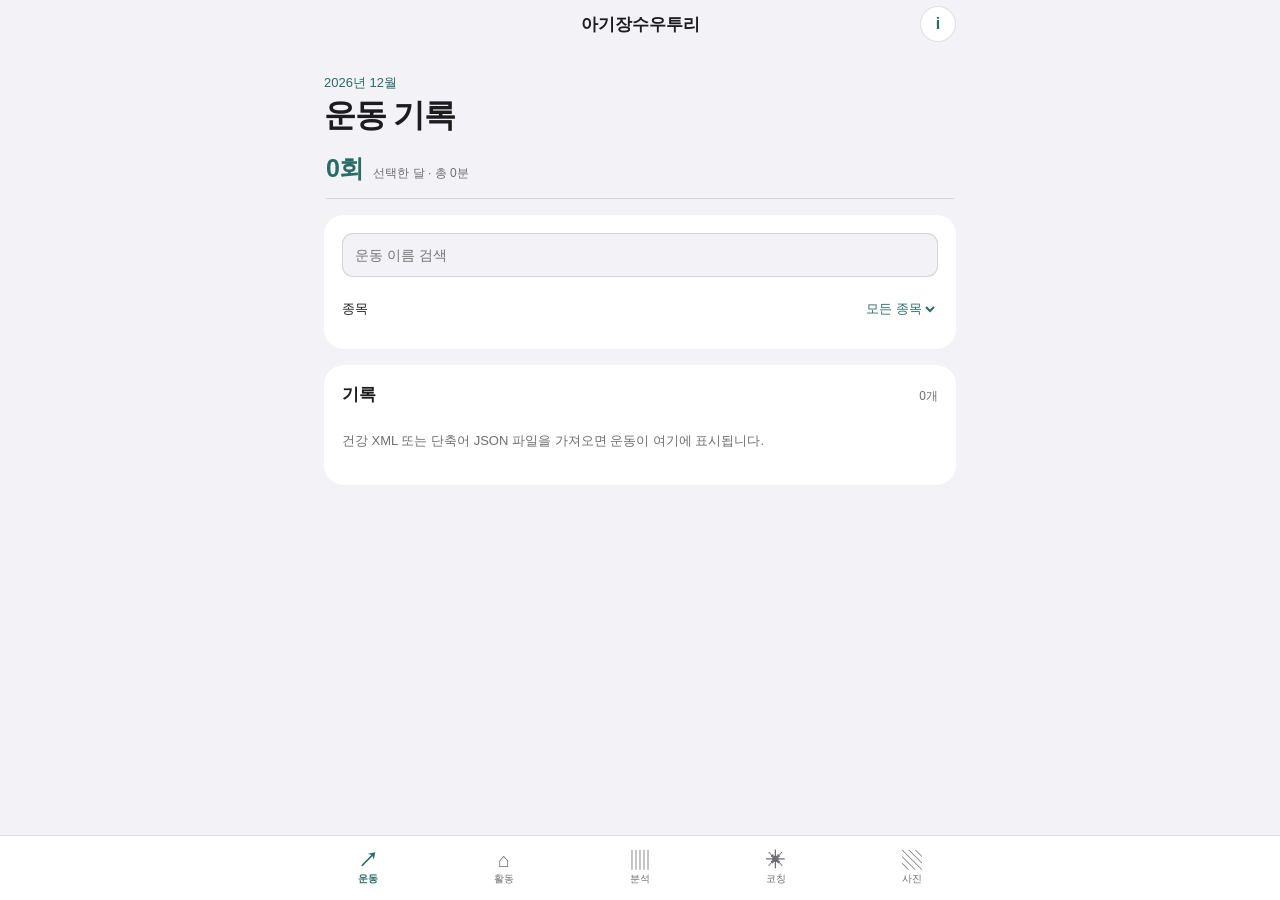
==== commit a83ac70d: "Remove daily movement summary from activity screen" ====
--- a/index.html
+++ b/index.html
@@ -22,13 +22,8 @@
 
     <section id="activity-view" class="view" aria-labelledby="activity-title" hidden>
       <div class="page-heading">
-        <p class="eyebrow" id="today-label">오늘</p>
-        <h1 id="activity-title">오늘의 움직임</h1>
+        <h1 id="activity-title">활동 기록</h1>
       </div>
-      <section class="native-card" aria-labelledby="daily-heading">
-        <div class="section-heading"><h2 id="daily-heading">일상 활동</h2><span class="section-aside">오늘</span></div>
-        <div class="daily-metrics" id="daily-metrics"></div>
-      </section>
       <section class="native-card week-summary" aria-label="이번 주 운동 요약">
         <span class="week-symbol" aria-hidden="true">↗</span>
         <strong>이번 주 운동</strong>
@@ -147,6 +142,6 @@
     <div class="toast" id="toast" role="status" aria-live="polite"></div>
   </main>
   <dialog id="privacy-dialog"><div class="dialog-inner"><p class="eyebrow">기기 내 저장</p><h2>내 기록은 이 브라우저 안에</h2><p>건강 XML, GPX, 단축어 JSON과 사진은 브라우저 안에서 읽고 저장합니다. 기본 OpenStreetMap 지도는 표시 지역과 IP를 지도 서버에 전달합니다. 건강 데이터와 GPX 원본은 업로드하지 않습니다.</p><label class="map-key-label" for="naver-map-key">네이버 지도 클라이언트 ID</label><input id="naver-map-key" class="map-key-input" type="text" autocomplete="off" placeholder="ncpKeyId"><p class="map-key-help">키는 이 기기의 브라우저에만 저장합니다. <a href="https://navermaps.github.io/maps.js.ncp/docs/tutorial-2-Getting-Started.html" target="_blank" rel="noreferrer">클라이언트 ID 발급 안내</a>에서 웹 서비스 URL을 등록해야 합니다.</p><button class="button button-primary" id="save-map-key" type="button">지도 설정 저장</button><button class="button" id="close-dialog" type="button">닫기</button></div></dialog>
-  <script type="module" src="./app.mjs?v=20"></script>
+  <script type="module" src="./app.mjs?v=21"></script>
 </body>
 </html>
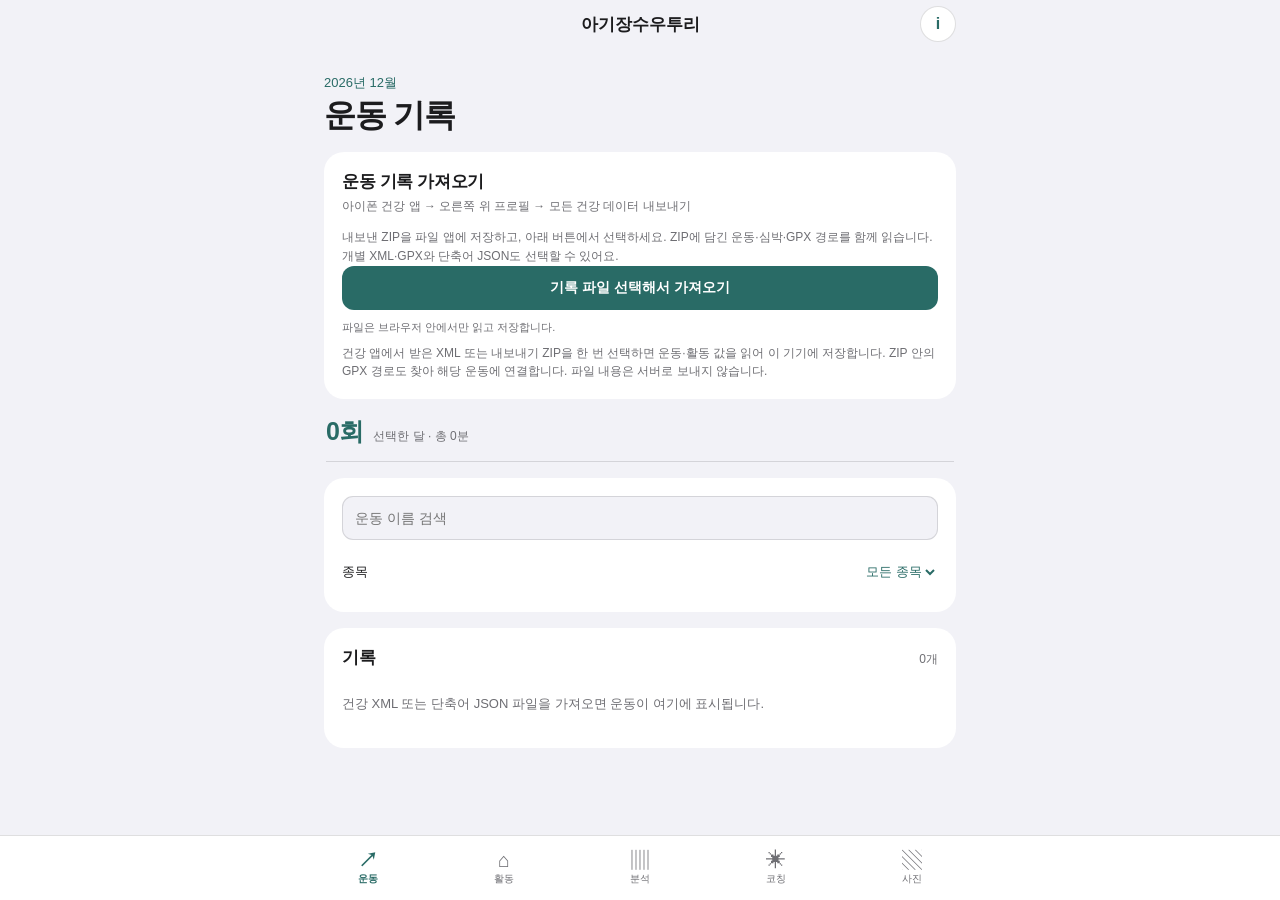
==== commit ae7b3efe: "Move import instructions and file picker to main workout screen" ====
--- a/index.html
+++ b/index.html
@@ -38,14 +38,6 @@
         <div class="section-heading"><h2 id="workouts-heading">최근 운동</h2><span class="section-aside" id="workout-count">0개</span></div>
         <div class="workout-list" id="workout-list"></div>
       </section>
-      <section class="native-card import-section" aria-labelledby="import-heading">
-        <div class="section-heading"><h2 id="import-heading">건강 데이터 가져오기</h2></div>
-        <p class="import-description">Apple 건강 ZIP · XML · 단축어 JSON · GPX</p>
-        <button class="button button-primary" id="import-button" type="button">건강 XML·ZIP 자동 반영</button>
-        <input id="health-files" type="file" accept=".zip,.json,.xml,.gpx,application/zip,application/json,application/xml,text/xml" multiple hidden>
-        <p class="file-note" id="import-status" role="status">파일은 브라우저 안에서만 읽고 저장합니다.</p>
-        <p class="import-help">건강 앱에서 받은 XML 또는 내보내기 ZIP을 한 번 선택하면 운동·활동 값을 읽어 이 기기에 저장합니다. ZIP 안의 GPX 경로도 찾아 해당 운동에 연결합니다. 파일 내용은 서버로 보내지 않습니다.</p>
-      </section>
       <footer class="local-tools">
         <button class="text-button" id="export-button" type="button">내 데이터 JSON으로 내보내기</button>
         <button class="text-button text-danger" id="clear-button" type="button">이 기기의 기록 지우기</button>
@@ -54,6 +46,14 @@
 
     <section id="workouts-view" class="view" aria-labelledby="workouts-page-title">
       <div class="page-heading"><p class="eyebrow" id="workout-month-label">운동 일지</p><h1 id="workouts-page-title">운동 기록</h1></div>
+      <section class="native-card import-section" aria-labelledby="import-heading">
+        <div class="section-heading"><h2 id="import-heading">운동 기록 가져오기</h2></div>
+        <p class="import-description">아이폰 건강 앱 → 오른쪽 위 프로필 → 모든 건강 데이터 내보내기</p><p class="import-help">내보낸 ZIP을 파일 앱에 저장하고, 아래 버튼에서 선택하세요. ZIP에 담긴 운동·심박·GPX 경로를 함께 읽습니다. 개별 XML·GPX와 단축어 JSON도 선택할 수 있어요.</p>
+        <button class="button button-primary" id="import-button" type="button">기록 파일 선택해서 가져오기</button>
+        <input id="health-files" type="file" accept=".zip,.json,.xml,.gpx,application/zip,application/json,application/xml,text/xml" multiple hidden>
+        <p class="file-note" id="import-status" role="status">파일은 브라우저 안에서만 읽고 저장합니다.</p>
+        <p class="import-help">건강 앱에서 받은 XML 또는 내보내기 ZIP을 한 번 선택하면 운동·활동 값을 읽어 이 기기에 저장합니다. ZIP 안의 GPX 경로도 찾아 해당 운동에 연결합니다. 파일 내용은 서버로 보내지 않습니다.</p>
+      </section>
       <section class="workout-month-summary" aria-label="이번 달 운동 요약"><strong id="workout-month-count">0회</strong><span id="workout-month-duration">이번 달 운동 기록</span></section>
       <section class="native-card workout-filters">
         <label class="search-control"><span class="visually-hidden">운동 이름 검색</span><input id="workout-search" type="search" placeholder="운동 이름 검색"></label>
@@ -142,6 +142,6 @@
     <div class="toast" id="toast" role="status" aria-live="polite"></div>
   </main>
   <dialog id="privacy-dialog"><div class="dialog-inner"><p class="eyebrow">기기 내 저장</p><h2>내 기록은 이 브라우저 안에</h2><p>건강 XML, GPX, 단축어 JSON과 사진은 브라우저 안에서 읽고 저장합니다. 기본 OpenStreetMap 지도는 표시 지역과 IP를 지도 서버에 전달합니다. 건강 데이터와 GPX 원본은 업로드하지 않습니다.</p><label class="map-key-label" for="naver-map-key">네이버 지도 클라이언트 ID</label><input id="naver-map-key" class="map-key-input" type="text" autocomplete="off" placeholder="ncpKeyId"><p class="map-key-help">키는 이 기기의 브라우저에만 저장합니다. <a href="https://navermaps.github.io/maps.js.ncp/docs/tutorial-2-Getting-Started.html" target="_blank" rel="noreferrer">클라이언트 ID 발급 안내</a>에서 웹 서비스 URL을 등록해야 합니다.</p><button class="button button-primary" id="save-map-key" type="button">지도 설정 저장</button><button class="button" id="close-dialog" type="button">닫기</button></div></dialog>
-  <script type="module" src="./app.mjs?v=21"></script>
+  <script type="module" src="./app.mjs?v=22"></script>
 </body>
 </html>
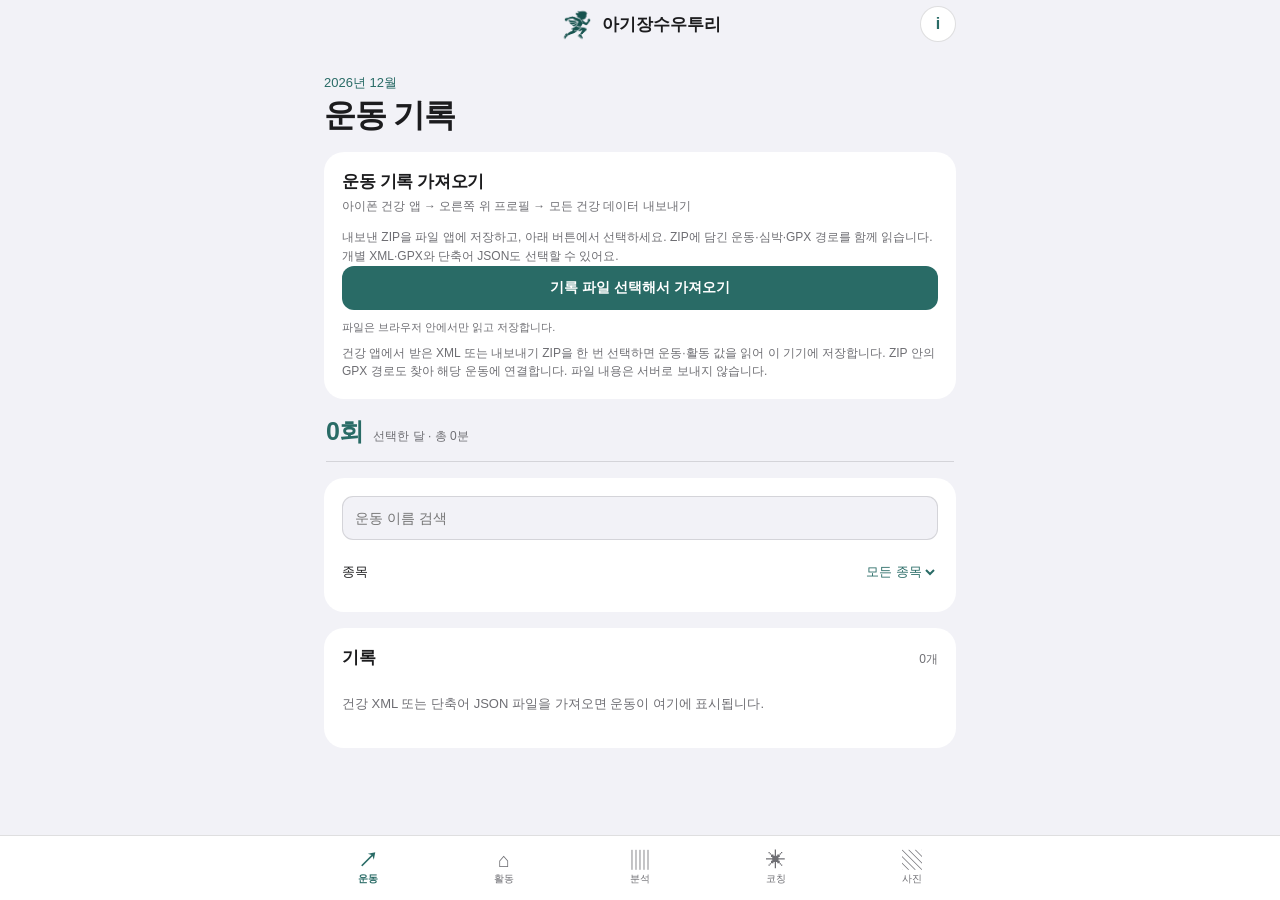
==== commit a0629f83: "Add WOOTURI winged runner identity and Korean project guide" ====
--- a/index.html
+++ b/index.html
@@ -7,16 +7,17 @@
   <meta name="description" content="건강 기록과 운동 경로를 기기 안에서 살펴보는 개인 활동 기록장">
   <meta http-equiv="Content-Security-Policy" content="default-src 'self' data: blob:; img-src 'self' data: blob: https://*.pstatic.net https://*.naver.com https://tile.openstreetmap.org; style-src 'self' 'unsafe-inline'; script-src 'self' https://oapi.map.naver.com https://*.pstatic.net; connect-src 'self' https://*.naver.com https://*.pstatic.net; object-src 'none'; base-uri 'none'; form-action 'none'">
   <link rel="icon" href="./icon.svg" type="image/svg+xml">
+  <link rel="apple-touch-icon" href="./brand/wooturi-mark.png">
   <link rel="manifest" href="./manifest.webmanifest">
   <link rel="stylesheet" href="./vendor/leaflet/leaflet.css">
-  <link rel="stylesheet" href="./styles.css?v=13">
+  <link rel="stylesheet" href="./styles.css?v=14">
   <title>아기장수우투리</title>
 </head>
 <body>
   <main class="app-shell">
     <header class="topbar">
       <span class="nav-spacer" aria-hidden="true"></span>
-      <strong class="nav-title">아기장수우투리</strong>
+      <strong class="nav-title"><img src="./brand/wooturi-mark.png" alt="" width="36" height="36">아기장수우투리</strong>
       <button class="icon-button" id="privacy-button" type="button" aria-label="개인정보 저장 안내">i</button>
     </header>
 
--- a/styles.css
+++ b/styles.css
@@ -239,3 +239,5 @@
 .route-chart-legend{display:flex;flex-wrap:wrap;gap:16px;font-size:14px;font-weight:650;padding:12px 0}.route-chart-legend span:before{content:"";display:inline-block;width:18px;border-top:3px solid currentColor;vertical-align:middle;margin-right:6px}
 
 .route-replay-canvas{display:block;width:100%;max-height:520px;object-fit:contain;background:#142b26;border-radius:12px}.replay-controls{display:flex;gap:10px;margin-top:10px}.replay-controls button{min-height:44px;flex:1}
+
+.nav-title{display:flex;align-items:center;gap:6px}.nav-title img{display:block;object-fit:contain}@media(max-width:380px){.nav-title{font-size:15px}.nav-title img{width:30px;height:30px}}
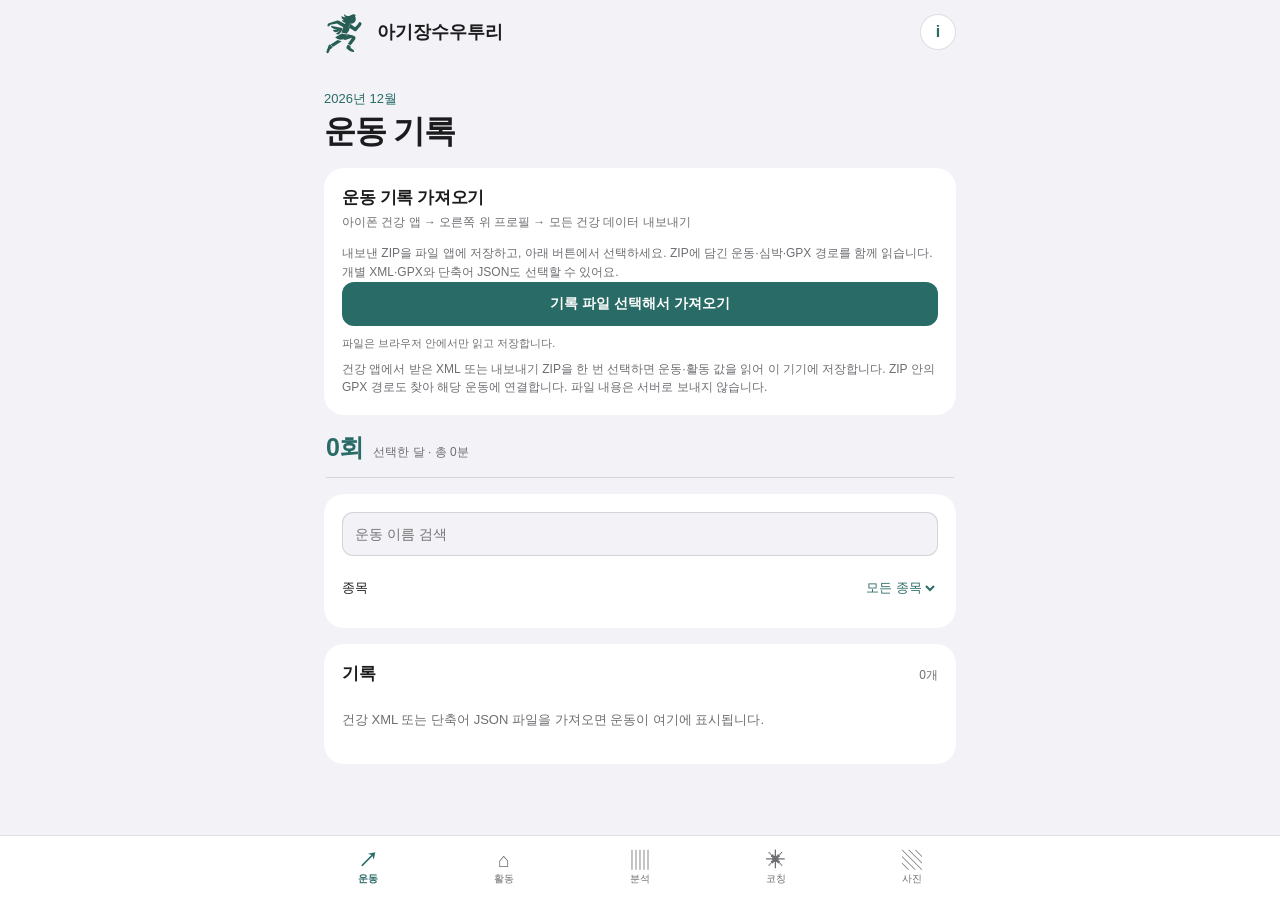
==== commit 4b7c68bc: "Make runner logo prominent to the left of the header title" ====
--- a/index.html
+++ b/index.html
@@ -10,14 +10,13 @@
   <link rel="apple-touch-icon" href="./brand/wooturi-mark.png">
   <link rel="manifest" href="./manifest.webmanifest">
   <link rel="stylesheet" href="./vendor/leaflet/leaflet.css">
-  <link rel="stylesheet" href="./styles.css?v=14">
+  <link rel="stylesheet" href="./styles.css?v=15">
   <title>아기장수우투리</title>
 </head>
 <body>
   <main class="app-shell">
     <header class="topbar">
-      <span class="nav-spacer" aria-hidden="true"></span>
-      <strong class="nav-title"><img src="./brand/wooturi-mark.png" alt="" width="36" height="36">아기장수우투리</strong>
+      <strong class="nav-title"><img src="./brand/wooturi-small.svg" alt="" width="44" height="44"><span>아기장수우투리</span></strong>
       <button class="icon-button" id="privacy-button" type="button" aria-label="개인정보 저장 안내">i</button>
     </header>
 
--- a/styles.css
+++ b/styles.css
@@ -241,3 +241,5 @@
 .route-replay-canvas{display:block;width:100%;max-height:520px;object-fit:contain;background:#142b26;border-radius:12px}.replay-controls{display:flex;gap:10px;margin-top:10px}.replay-controls button{min-height:44px;flex:1}
 
 .nav-title{display:flex;align-items:center;gap:6px}.nav-title img{display:block;object-fit:contain}@media(max-width:380px){.nav-title{font-size:15px}.nav-title img{width:30px;height:30px}}
+
+.topbar{height:64px;gap:12px}.topbar .nav-title{position:static;left:auto;transform:none;display:flex;align-items:center;gap:9px;min-width:0;font-size:18px}.topbar .nav-title img{display:block;width:44px;height:44px;flex:0 0 44px;object-fit:contain}.topbar>.icon-button{flex-shrink:0}@media(max-width:380px){.topbar .nav-title{font-size:17px;gap:7px}}
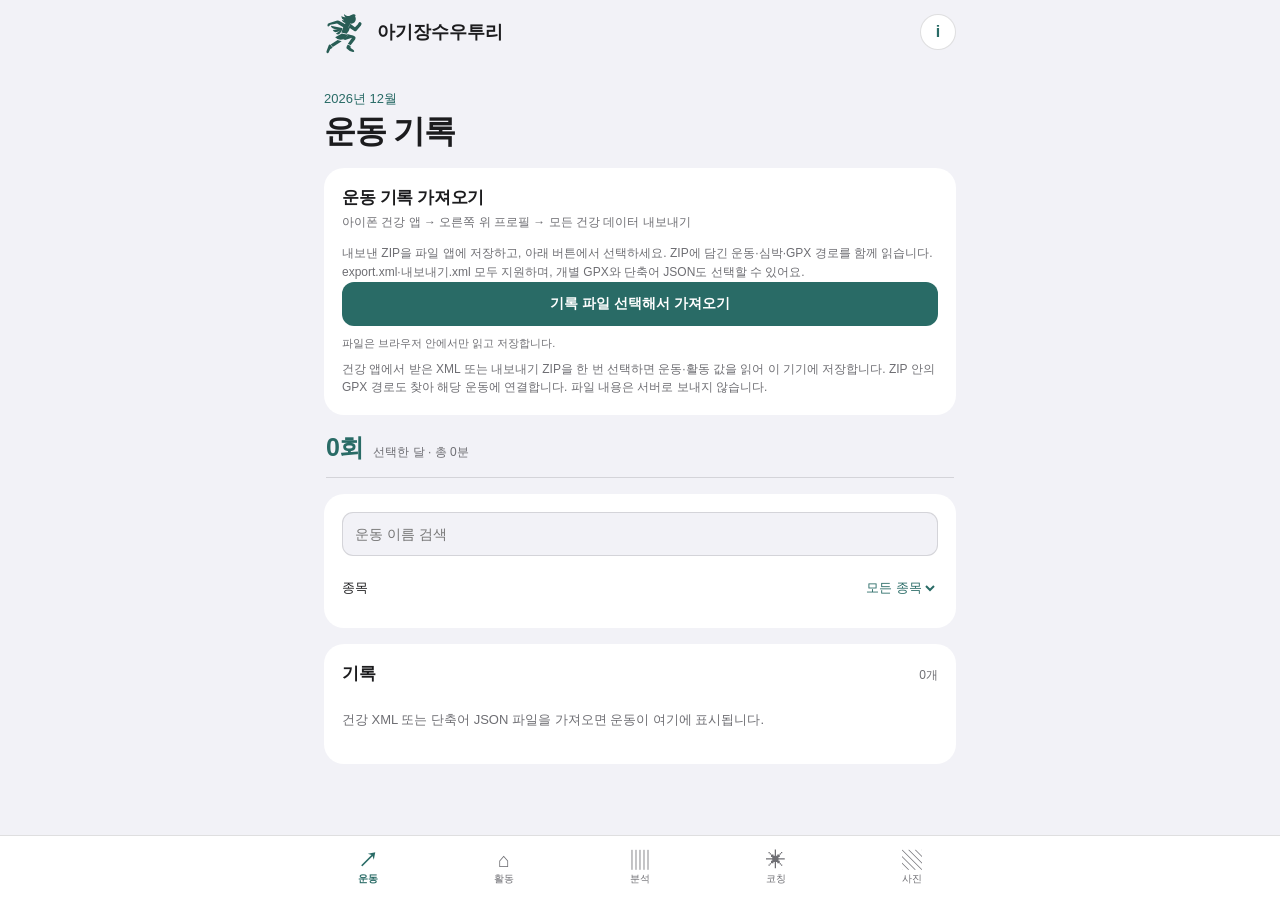
==== commit da23e573: "Recognize Korean and English health XML names in ZIP exports" ====
--- a/index.html
+++ b/index.html
@@ -48,7 +48,7 @@
       <div class="page-heading"><p class="eyebrow" id="workout-month-label">운동 일지</p><h1 id="workouts-page-title">운동 기록</h1></div>
       <section class="native-card import-section" aria-labelledby="import-heading">
         <div class="section-heading"><h2 id="import-heading">운동 기록 가져오기</h2></div>
-        <p class="import-description">아이폰 건강 앱 → 오른쪽 위 프로필 → 모든 건강 데이터 내보내기</p><p class="import-help">내보낸 ZIP을 파일 앱에 저장하고, 아래 버튼에서 선택하세요. ZIP에 담긴 운동·심박·GPX 경로를 함께 읽습니다. 개별 XML·GPX와 단축어 JSON도 선택할 수 있어요.</p>
+        <p class="import-description">아이폰 건강 앱 → 오른쪽 위 프로필 → 모든 건강 데이터 내보내기</p><p class="import-help">내보낸 ZIP을 파일 앱에 저장하고, 아래 버튼에서 선택하세요. ZIP에 담긴 운동·심박·GPX 경로를 함께 읽습니다. export.xml·내보내기.xml 모두 지원하며, 개별 GPX와 단축어 JSON도 선택할 수 있어요.</p>
         <button class="button button-primary" id="import-button" type="button">기록 파일 선택해서 가져오기</button>
         <input id="health-files" type="file" accept=".zip,.json,.xml,.gpx,application/zip,application/json,application/xml,text/xml" multiple hidden>
         <p class="file-note" id="import-status" role="status">파일은 브라우저 안에서만 읽고 저장합니다.</p>
@@ -142,6 +142,6 @@
     <div class="toast" id="toast" role="status" aria-live="polite"></div>
   </main>
   <dialog id="privacy-dialog"><div class="dialog-inner"><p class="eyebrow">기기 내 저장</p><h2>내 기록은 이 브라우저 안에</h2><p>건강 XML, GPX, 단축어 JSON과 사진은 브라우저 안에서 읽고 저장합니다. 기본 OpenStreetMap 지도는 표시 지역과 IP를 지도 서버에 전달합니다. 건강 데이터와 GPX 원본은 업로드하지 않습니다.</p><label class="map-key-label" for="naver-map-key">네이버 지도 클라이언트 ID</label><input id="naver-map-key" class="map-key-input" type="text" autocomplete="off" placeholder="ncpKeyId"><p class="map-key-help">키는 이 기기의 브라우저에만 저장합니다. <a href="https://navermaps.github.io/maps.js.ncp/docs/tutorial-2-Getting-Started.html" target="_blank" rel="noreferrer">클라이언트 ID 발급 안내</a>에서 웹 서비스 URL을 등록해야 합니다.</p><button class="button button-primary" id="save-map-key" type="button">지도 설정 저장</button><button class="button" id="close-dialog" type="button">닫기</button></div></dialog>
-  <script type="module" src="./app.mjs?v=22"></script>
+  <script type="module" src="./app.mjs?v=23"></script>
 </body>
 </html>
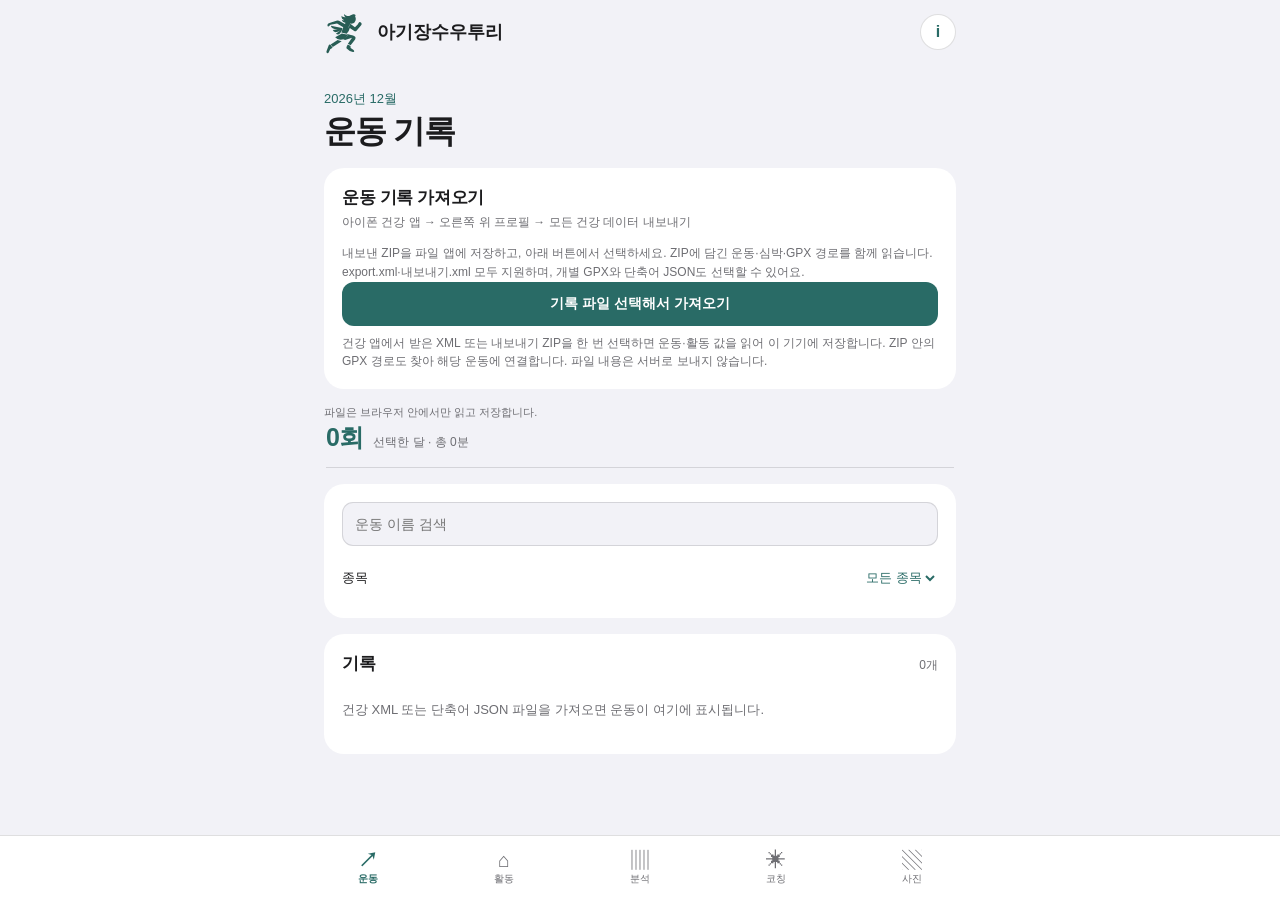
==== commit 289ec3da: "Streamline workout UI and display original XML heart rate zones" ====
--- a/index.html
+++ b/index.html
@@ -5,12 +5,12 @@
   <meta name="viewport" content="width=device-width,initial-scale=1,viewport-fit=cover">
   <meta name="theme-color" content="#f2f2f7">
   <meta name="description" content="건강 기록과 운동 경로를 기기 안에서 살펴보는 개인 활동 기록장">
-  <meta http-equiv="Content-Security-Policy" content="default-src 'self' data: blob:; img-src 'self' data: blob: https://*.pstatic.net https://*.naver.com https://tile.openstreetmap.org; style-src 'self' 'unsafe-inline'; script-src 'self' https://oapi.map.naver.com https://*.pstatic.net; connect-src 'self' https://*.naver.com https://*.pstatic.net; object-src 'none'; base-uri 'none'; form-action 'none'">
+  <meta http-equiv="Content-Security-Policy" content="default-src 'self' data: blob:; img-src 'self' data: blob: https://tile.openstreetmap.org; style-src 'self' 'unsafe-inline'; script-src 'self'; connect-src 'self'; object-src 'none'; base-uri 'none'; form-action 'none'">
   <link rel="icon" href="./icon.svg" type="image/svg+xml">
   <link rel="apple-touch-icon" href="./brand/wooturi-mark.png">
   <link rel="manifest" href="./manifest.webmanifest">
   <link rel="stylesheet" href="./vendor/leaflet/leaflet.css">
-  <link rel="stylesheet" href="./styles.css?v=15">
+  <link rel="stylesheet" href="./styles.css?v=16">
   <title>아기장수우투리</title>
 </head>
 <body>
@@ -45,15 +45,15 @@
     </section>
 
     <section id="workouts-view" class="view" aria-labelledby="workouts-page-title">
-      <div class="page-heading"><p class="eyebrow" id="workout-month-label">운동 일지</p><h1 id="workouts-page-title">운동 기록</h1></div>
-      <section class="native-card import-section" aria-labelledby="import-heading">
+      <div class="page-heading"><p class="eyebrow" id="workout-month-label">운동 일지</p><h1 id="workouts-page-title">운동 기록</h1><button id="add-import-button" class="text-button" type="button" hidden>기록 추가</button></div>
+      <section id="import-section" class="native-card import-section" aria-labelledby="import-heading">
         <div class="section-heading"><h2 id="import-heading">운동 기록 가져오기</h2></div>
         <p class="import-description">아이폰 건강 앱 → 오른쪽 위 프로필 → 모든 건강 데이터 내보내기</p><p class="import-help">내보낸 ZIP을 파일 앱에 저장하고, 아래 버튼에서 선택하세요. ZIP에 담긴 운동·심박·GPX 경로를 함께 읽습니다. export.xml·내보내기.xml 모두 지원하며, 개별 GPX와 단축어 JSON도 선택할 수 있어요.</p>
         <button class="button button-primary" id="import-button" type="button">기록 파일 선택해서 가져오기</button>
         <input id="health-files" type="file" accept=".zip,.json,.xml,.gpx,application/zip,application/json,application/xml,text/xml" multiple hidden>
-        <p class="file-note" id="import-status" role="status">파일은 브라우저 안에서만 읽고 저장합니다.</p>
         <p class="import-help">건강 앱에서 받은 XML 또는 내보내기 ZIP을 한 번 선택하면 운동·활동 값을 읽어 이 기기에 저장합니다. ZIP 안의 GPX 경로도 찾아 해당 운동에 연결합니다. 파일 내용은 서버로 보내지 않습니다.</p>
       </section>
+      <p class="file-note" id="import-status" role="status">파일은 브라우저 안에서만 읽고 저장합니다.</p>
       <section class="workout-month-summary" aria-label="이번 달 운동 요약"><strong id="workout-month-count">0회</strong><span id="workout-month-duration">이번 달 운동 기록</span></section>
       <section class="native-card workout-filters">
         <label class="search-control"><span class="visually-hidden">운동 이름 검색</span><input id="workout-search" type="search" placeholder="운동 이름 검색"></label>
@@ -101,8 +101,6 @@
         <div class="segmented" id="coach-period" role="group" aria-label="코칭 기간">
           <button type="button" data-period="daily" class="selected">오늘</button><button type="button" data-period="weekly">이번 주</button><button type="button" data-period="monthly">이번 달</button>
         </div>
-        <label class="filter-control"><span>하루 걸음 목표 <small>(선택)</small></span><span class="number-entry"><input id="step-goal" type="number" min="1" placeholder="설정 안 함"> 보</span></label>
-        <p class="subnote">이 웹앱은 Apple Intelligence 모델을 실행하지 않습니다. 기록을 서버로 보내지 않고, 기기 안의 규칙으로 비교해 코칭합니다.</p>
         <button class="button button-primary full-button" id="generate-coach" type="button">내 기록 분석하기</button>
       </section>
       <section class="native-card coach-report" id="coach-report"><div class="section-heading"><h2>기간 요약</h2><span class="section-aside">기기 내 규칙 분석</span></div><p class="coach-summary" id="coach-summary">건강 기록을 가져온 뒤 분석할 수 있습니다.</p><div id="coach-findings"></div><div class="coach-next" id="coach-next"></div><div id="coach-evidence" class="evidence-list"></div></section>
@@ -138,10 +136,10 @@
       <button class="tab" data-view="coach" type="button"><span aria-hidden="true">✳</span>코칭</button>
       <button class="tab" data-view="photo" type="button"><span aria-hidden="true">▧</span>사진</button>
     </nav>
-    <dialog id="workout-dialog"><div class="dialog-inner workout-detail-inner"><button class="detail-close" id="close-workout-dialog" type="button" aria-label="운동 상세 닫기">닫기</button><p class="eyebrow" id="detail-date"></p><h2 id="detail-title">운동 상세</h2><div id="detail-highlights" class="detail-highlights"></div><section id="detail-route-section" class="detail-route-section" hidden aria-labelledby="detail-route-title"><div class="detail-route-heading"><strong id="detail-route-title">경로</strong><span>지도와 거리 그래프 연결</span></div><div id="detail-route-map" class="detail-route-map"></div><div id="detail-combined-chart" class="detail-combined-chart"></div><p class="detail-route-note" id="detail-route-note"></p></section><p id="detail-metric-note" class="detail-route-note" hidden></p><section class="detail-data-section"><h3>심박</h3><div id="detail-heart-rate" class="analysis-list"></div></section><section class="detail-data-section" id="detail-route-analysis" hidden><h3>GPS 구간 분석</h3><div id="detail-route-analysis-metrics" class="analysis-list"></div><div id="detail-route-quality" class="subnote"></div><div id="detail-splits" class="split-table" role="table" aria-label="1km 운동 구간"></div></section><div id="detail-metrics" class="detail-metrics"></div><button class="button button-primary" id="close-workout-dialog-bottom" type="button">닫기</button></div></dialog>
+    <dialog id="workout-dialog"><div class="dialog-inner workout-detail-inner"><button class="detail-close" id="close-workout-dialog" type="button" aria-label="운동 상세 닫기">닫기</button><p class="eyebrow" id="detail-date"></p><h2 id="detail-title">운동 상세</h2><div id="detail-highlights" class="detail-highlights"></div><section id="detail-route-section" class="detail-route-section" hidden aria-labelledby="detail-route-title"><div class="detail-route-heading"><strong id="detail-route-title">경로</strong><span>지도와 거리 그래프 연결</span></div><div id="detail-route-map" class="detail-route-map"></div><div id="detail-combined-chart" class="detail-combined-chart"></div><p class="detail-route-note" id="detail-route-note"></p></section><p id="detail-metric-note" class="detail-route-note" hidden></p><section class="detail-data-section"><h3>심박</h3><div id="detail-heart-rate" class="analysis-list"></div></section><section class="detail-data-section" id="detail-route-analysis" hidden><h3>GPS 구간 분석</h3><details class="route-technical"><summary>GPS 상세 정보</summary><div id="detail-route-analysis-metrics" class="analysis-list"></div><div id="detail-route-quality" class="subnote"></div></details><div id="detail-splits" class="split-table" role="table" aria-label="1km 운동 구간"></div></section><section class="detail-data-section"><h3>심박 존별 시간</h3><div id="detail-zones"></div></section><div id="detail-metrics" class="detail-metrics"></div><button class="button button-primary" id="close-workout-dialog-bottom" type="button">닫기</button></div></dialog>
     <div class="toast" id="toast" role="status" aria-live="polite"></div>
   </main>
-  <dialog id="privacy-dialog"><div class="dialog-inner"><p class="eyebrow">기기 내 저장</p><h2>내 기록은 이 브라우저 안에</h2><p>건강 XML, GPX, 단축어 JSON과 사진은 브라우저 안에서 읽고 저장합니다. 기본 OpenStreetMap 지도는 표시 지역과 IP를 지도 서버에 전달합니다. 건강 데이터와 GPX 원본은 업로드하지 않습니다.</p><label class="map-key-label" for="naver-map-key">네이버 지도 클라이언트 ID</label><input id="naver-map-key" class="map-key-input" type="text" autocomplete="off" placeholder="ncpKeyId"><p class="map-key-help">키는 이 기기의 브라우저에만 저장합니다. <a href="https://navermaps.github.io/maps.js.ncp/docs/tutorial-2-Getting-Started.html" target="_blank" rel="noreferrer">클라이언트 ID 발급 안내</a>에서 웹 서비스 URL을 등록해야 합니다.</p><button class="button button-primary" id="save-map-key" type="button">지도 설정 저장</button><button class="button" id="close-dialog" type="button">닫기</button></div></dialog>
-  <script type="module" src="./app.mjs?v=23"></script>
+  <dialog id="privacy-dialog"><div class="dialog-inner"><p class="eyebrow">기기 내 저장</p><h2>내 기록은 이 브라우저 안에</h2><p>건강 XML, GPX, 단축어 JSON과 사진은 브라우저 안에서 읽고 저장합니다. 기본 OpenStreetMap 지도는 표시 지역과 IP를 지도 서버에 전달합니다. 건강 데이터와 GPX 원본은 업로드하지 않습니다.</p><button class="button" id="close-dialog" type="button">닫기</button></div></dialog>
+  <script type="module" src="./app.mjs?v=25"></script>
 </body>
 </html>
--- a/styles.css
+++ b/styles.css
@@ -158,7 +158,7 @@
 .detail-stat span { color:var(--muted); font-size:11px; }.detail-stat strong { margin-top:5px; font-size:21px; font-weight:650; font-variant-numeric:tabular-nums; letter-spacing:-.025em; }.detail-stat small { min-height:13px; margin-top:2px; color:var(--muted); font-size:9px; }
 .detail-data-section { margin:18px 0; }.detail-data-section h3 { margin:0 0 7px; font-size:14px; }
 .detail-heart-chart { display:block; width:100%; height:74px; margin:4px 0 12px; overflow:visible; color:var(--rust); }
-.detail-route-section { margin:15px 0 18px; }.detail-route-map { min-height:150px; }.detail-route-map > svg { height:auto; }.naver-route-canvas { width:100%; height:260px; }
+.detail-route-section { margin:15px 0 18px; }.detail-route-map { min-height:150px; }.detail-route-map > svg { height:auto; }.route-map-canvas { width:100%; height:260px; }
 .map-key-label { display:block; margin:16px 0 6px; font-size:12px; font-weight:600; }
 .map-key-input { width:100%; min-height:46px; padding:0 12px; border:1px solid var(--line); border-radius:10px; background:var(--grouped); color:var(--ink); font:14px var(--sans); }
 .map-key-help { font-size:11px!important; }.map-key-help a { color:var(--teal); text-underline-offset:3px; }
@@ -234,7 +234,7 @@
 .detail-combined-chart svg{display:block;width:100%;height:auto}.route-chart-label{font-size:12px;fill:var(--ink);font-weight:600}.route-chart-range,.route-chart-tick{font-size:9px;fill:var(--muted)}.route-chart-baseline{stroke:var(--line)}.route-chart-cursor{stroke:var(--ink);stroke-width:1;stroke-dasharray:3 3}.route-chart-readout{font-size:11px;line-height:1.7;font-variant-numeric:tabular-nums;margin:8px 0}.detail-combined-chart input{width:100%;min-height:44px;accent-color:var(--teal)}
 .stamp-layouts{width:100%;border:0;padding:0;margin:0 0 8px}.stamp-layouts legend{font-size:13px;font-weight:600;margin-bottom:10px}.stamp-layout-options{display:grid;grid-template-columns:repeat(4,minmax(0,1fr));gap:8px}.stamp-layout-choice{min-width:0;min-height:100px;padding:6px;border:1px solid var(--line);border-radius:10px;background:var(--grouped);color:var(--ink);font:11px var(--sans);cursor:pointer}.stamp-layout-choice[aria-pressed=true]{outline:2px solid var(--teal);outline-offset:1px}.stamp-sample{display:flex;height:68px;flex-direction:column;align-items:center;justify-content:center;margin-bottom:6px;border-radius:5px;background:#243c35;color:#fff}.stamp-sample b{font-size:17px}.stamp-sample i{font-size:8px;font-style:normal}.stamp-sample svg{width:70%;height:25px}.stamp-sample[data-layout=clear]{background:transparent;color:var(--ink)}.stamp-sample[data-layout=wide],.stamp-sample[data-layout=compact]{flex-direction:row;gap:3px}.stamp-sample[data-layout=wide] b,.stamp-sample[data-layout=compact] b{font-size:12px}.stamp-sample[data-layout=grid]{display:grid;grid-template-columns:1fr 1fr}.stamp-sample[data-layout=route] svg{order:-1;height:35px}.stamp-sample[data-layout=bold] b{font-size:24px}.editor-options .stamp-size-control{width:100%;font-size:13px}.editor-options .stamp-size-control input{flex:1;min-height:44px}.stamp-size-control output{min-width:42px;font-variant-numeric:tabular-nums}.editor-options .stamp-transparent{min-height:44px;font-size:13px}.stamp-layout-choice:focus-visible{outline:3px solid var(--teal)}
 
-#workout-dialog{width:min(94vw,900px);max-width:900px}.naver-route-canvas{height:340px;isolation:isolate}.detail-combined-chart svg{min-height:300px}.route-chart-label{font-size:16px}.route-chart-range,.route-chart-tick{font-size:12px}.route-chart-readout{font-size:14px}.leaflet-container{font-family:var(--sans)}
+#workout-dialog{width:min(94vw,900px);max-width:900px}.route-map-canvas{height:340px;isolation:isolate}.detail-combined-chart svg{min-height:300px}.route-chart-label{font-size:16px}.route-chart-range,.route-chart-tick{font-size:12px}.route-chart-readout{font-size:14px}.leaflet-container{font-family:var(--sans)}
 
 .route-chart-legend{display:flex;flex-wrap:wrap;gap:16px;font-size:14px;font-weight:650;padding:12px 0}.route-chart-legend span:before{content:"";display:inline-block;width:18px;border-top:3px solid currentColor;vertical-align:middle;margin-right:6px}
 
@@ -243,3 +243,9 @@
 .nav-title{display:flex;align-items:center;gap:6px}.nav-title img{display:block;object-fit:contain}@media(max-width:380px){.nav-title{font-size:15px}.nav-title img{width:30px;height:30px}}
 
 .topbar{height:64px;gap:12px}.topbar .nav-title{position:static;left:auto;transform:none;display:flex;align-items:center;gap:9px;min-width:0;font-size:18px}.topbar .nav-title img{display:block;width:44px;height:44px;flex:0 0 44px;object-fit:contain}.topbar>.icon-button{flex-shrink:0}@media(max-width:380px){.topbar .nav-title{font-size:17px;gap:7px}}
+
+#workouts-view>.page-heading{position:relative;padding-right:90px}#add-import-button{position:absolute;right:0;bottom:15px;min-height:44px}#workout-dialog .dialog-inner{padding:16px}.detail-highlights{margin:8px 0 12px;gap:0 12px}.detail-stat{min-height:72px}.detail-stat strong{font-size:19px}.detail-data-section{margin:12px 0}.detail-route-section{margin:10px 0}.route-map-canvas{height:240px}.detail-combined-chart{padding:6px 10px}.detail-combined-chart svg{min-height:220px}.route-chart-legend{gap:8px;font-size:12px;padding:6px 0}.route-chart-readout{margin:4px 0}.route-technical summary,#route-replay summary{cursor:pointer;min-height:44px;display:list-item;padding:10px 0;font-size:14px;font-weight:600}.route-replay-canvas{max-height:360px}.heart-zone-row{display:grid;grid-template-columns:28px 1fr auto;gap:6px 10px;padding:8px 0;font-size:12px}.heart-zone-row>strong{font-variant-numeric:tabular-nums}.heart-zone-row progress{grid-column:2/4;width:100%;height:7px;accent-color:var(--teal)}
+@media(min-width:700px){.detail-route-section{display:grid;grid-template-columns:1fr 1fr;align-items:start}.detail-route-heading,.detail-route-note{grid-column:1/-1}.detail-route-map{align-self:center}.route-map-canvas{height:320px}.detail-combined-chart{border-top:0}.detail-highlights{grid-template-columns:repeat(4,1fr)}}
+
+@media(min-width:700px){.detail-route-map{align-self:stretch;min-height:300px}.route-map-canvas{height:100%;min-height:300px}}
+@media(prefers-color-scheme:dark){.route-chart-legend span{filter:brightness(1.7)}.topbar .nav-title img{filter:brightness(2)}.detail-combined-chart path[stroke="#27856a"]{stroke:#5abf9e}.detail-combined-chart path[stroke="#c65b4d"]{stroke:#ef8879}.detail-combined-chart path[stroke="#5475c6"]{stroke:#8ca8f0}}
